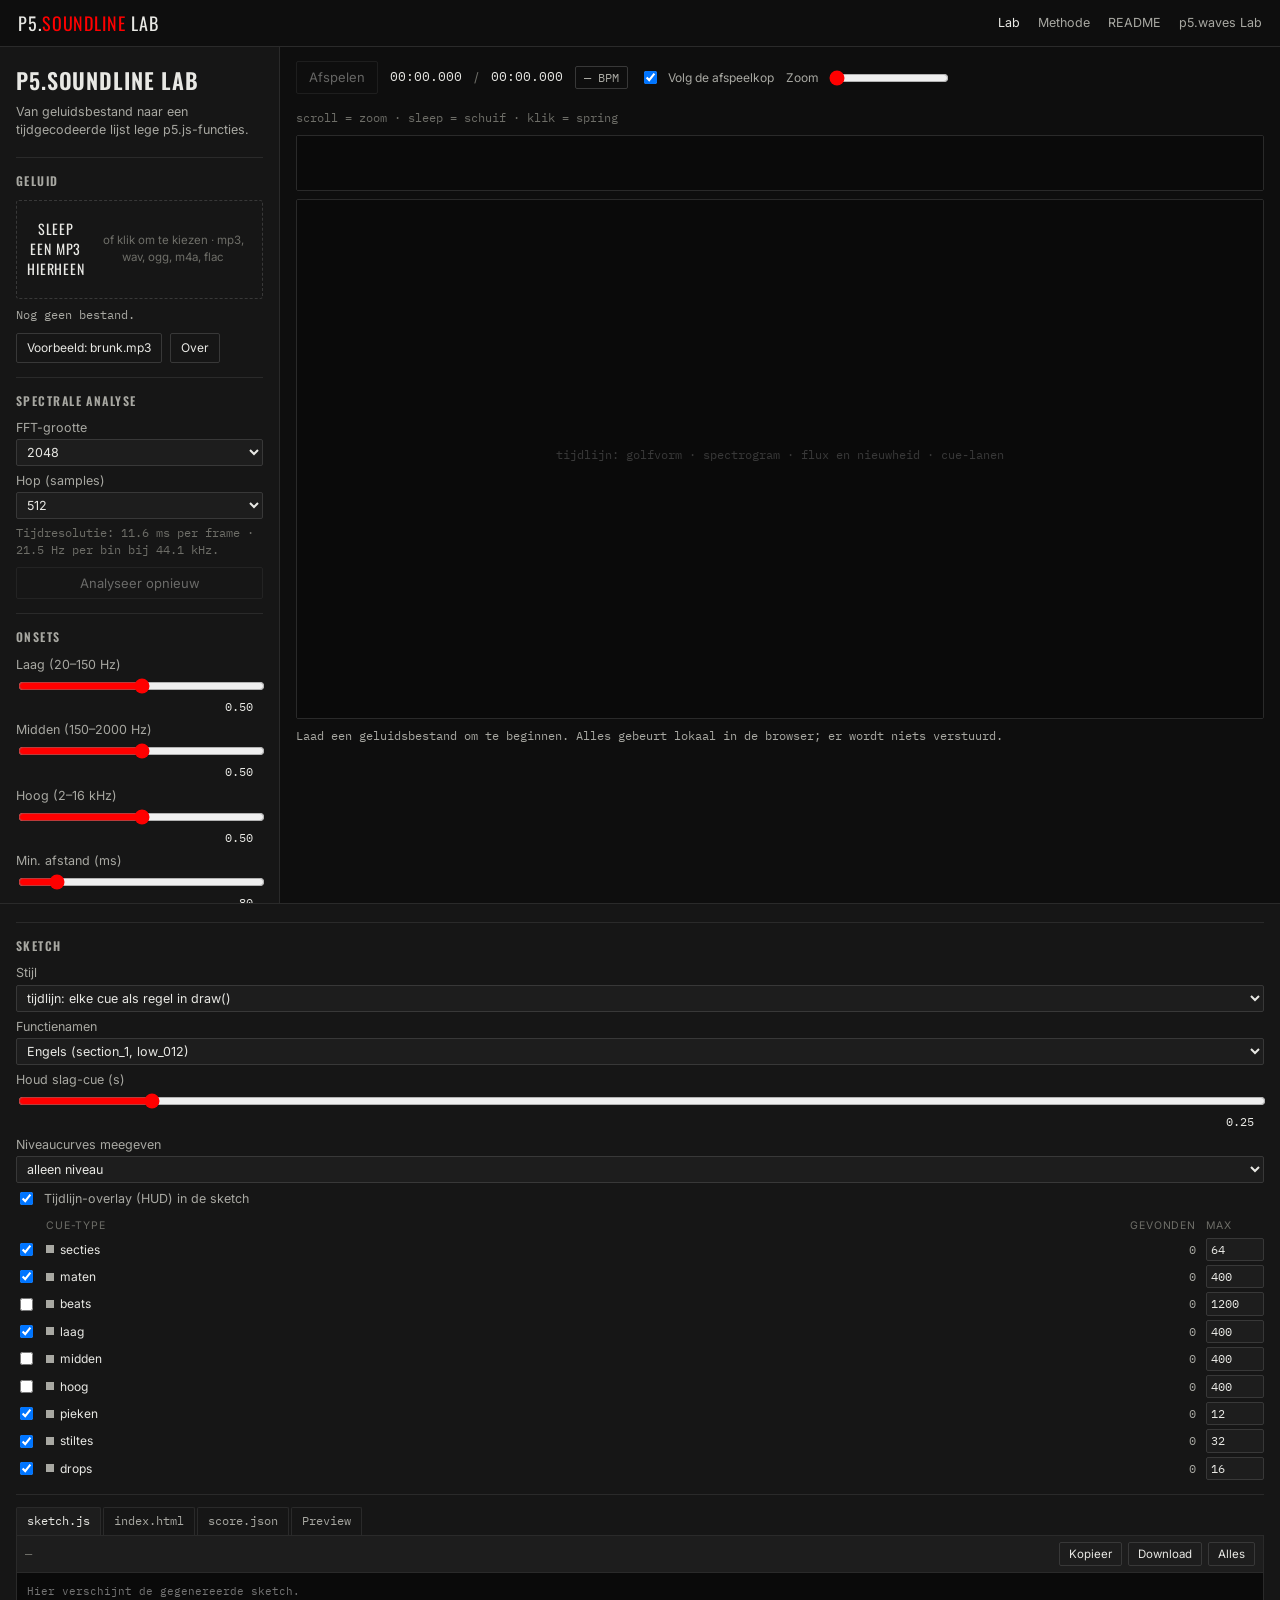
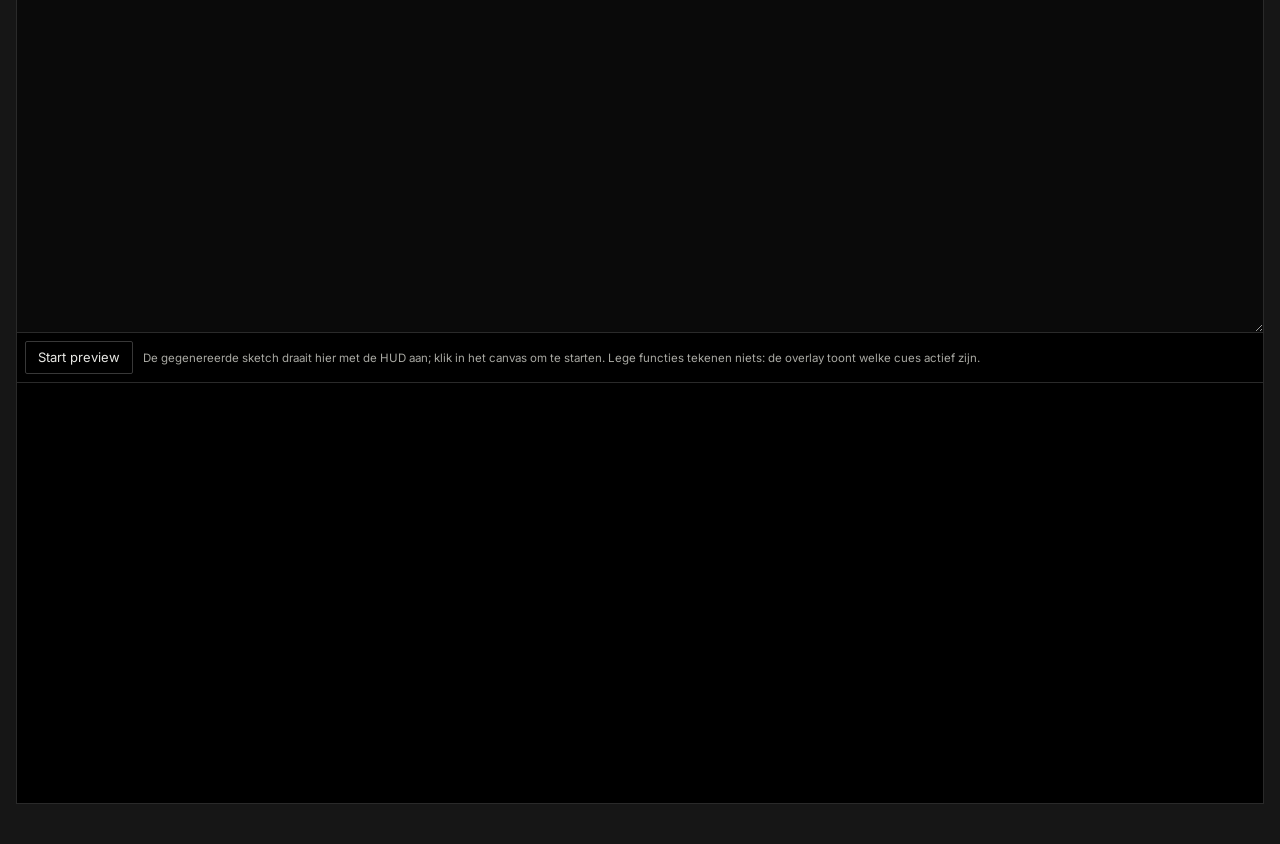
==== index.html @ be593573 "p5.soundline Lab: mp3 → tijdgecodeerde lege p5-functies in draw() Offline STFT met eigen FFT, onsets" ====
<!DOCTYPE html>
<html lang="nl">
<head>
  <meta charset="utf-8" />
  <meta name="viewport" content="width=device-width, initial-scale=1" />
  <title>p5.soundline Lab</title>
  <meta name="description" content="Laad een geluidsbestand, laat het lab de muziek ontleden met FFT (onsets, tempo, secties, pieken, stiltes) en krijg een p5.js-sketch met lege functies op de juiste tijdstippen in draw()." />
  <link rel="preconnect" href="https://fonts.googleapis.com" />
  <link rel="preconnect" href="https://fonts.gstatic.com" crossorigin />
  <link href="https://fonts.googleapis.com/css2?family=Oswald:wght@400;500;600;700&family=Inter:wght@400;500&family=IBM+Plex+Mono:wght@400;500&display=swap" rel="stylesheet" />
  <link rel="stylesheet" href="style.css?v=1" />
</head>
<body>
  <nav id="navbar" aria-label="Projectlinks">
    <div class="nav-logo"><a href="./">p5.<span>soundline</span> Lab</a></div>
    <ul class="nav-links">
      <li><a href="./" class="active">Lab</a></li>
      <li><a href="METHODE.md" target="_blank" rel="noopener">Methode</a></li>
      <li><a href="README.md" target="_blank" rel="noopener">README</a></li>
      <li><a href="https://seb-prjcts-be.github.io/p5.waves_lab/" target="_blank" rel="noopener">p5.waves Lab</a></li>
    </ul>
  </nav>

  <div class="page-shell">
    <!-- ───────────── Links: geluid en analyse ───────────── -->
    <aside class="control-panel control-panel-left">
      <div class="panel-title"><h1>p5.soundline Lab</h1><p class="lede">Van geluidsbestand naar een tijdgecodeerde lijst lege p5.js-functies.</p></div>

      <section class="control-group">
        <h2>Geluid</h2>
        <label id="dropzone" class="dropzone" for="file-input">
          <input id="file-input" type="file" accept="audio/*,.mp3,.wav,.ogg,.m4a,.flac" />
          <span class="drop-title">Sleep een mp3 hierheen</span>
          <span class="drop-sub">of klik om te kiezen · mp3, wav, ogg, m4a, flac</span>
        </label>
        <div class="file-meta" id="file-meta">Nog geen bestand.</div>
        <div class="scene-actions">
          <button id="load-example" type="button" class="badge-button" title="Laadt brunk.mp3 uit deze map">Voorbeeld: brunk.mp3</button>
          <button id="open-about" type="button" class="badge-button">Over</button>
        </div>
        <div class="progress" id="progress" hidden><div class="progress-bar" id="progress-bar"></div><span id="progress-text">decoderen…</span></div>
      </section>

      <section class="control-group">
        <h2>Spectrale analyse</h2>
        <label><span class="label-text">FFT-grootte</span>
          <select id="fft-size"><option>1024</option><option selected>2048</option><option>4096</option></select></label>
        <label><span class="label-text">Hop (samples)</span>
          <select id="hop"><option>256</option><option selected>512</option><option>1024</option></select></label>
        <div class="hint" id="stft-hint">Tijdresolutie: 11,6 ms per frame bij 44,1 kHz.</div>
        <button id="reanalyze" type="button" class="wide" disabled>Analyseer opnieuw</button>
      </section>

      <section class="control-group">
        <h2>Onsets</h2>
        <label><span class="label-text">Laag (20–150 Hz)</span><input id="sens-low" type="range" min="0" max="1" step="0.01" value="0.5" /><span class="value" data-for="sens-low">0.50</span></label>
        <label><span class="label-text">Midden (150–2000 Hz)</span><input id="sens-mid" type="range" min="0" max="1" step="0.01" value="0.5" /><span class="value" data-for="sens-mid">0.50</span></label>
        <label><span class="label-text">Hoog (2–16 kHz)</span><input id="sens-high" type="range" min="0" max="1" step="0.01" value="0.5" /><span class="value" data-for="sens-high">0.50</span></label>
        <label><span class="label-text">Min. afstand (ms)</span><input id="onset-gap" type="range" min="30" max="400" step="5" value="80" /><span class="value" data-for="onset-gap">80</span></label>
      </section>

      <section class="control-group">
        <h2>Tempo en beats</h2>
        <label><span class="label-text">BPM-bereik</span>
          <span class="pair"><input id="bpm-min" type="number" min="30" max="300" value="55" /> – <input id="bpm-max" type="number" min="30" max="300" value="210" /></span></label>
        <label><span class="label-text">Voorkeur (BPM)</span><input id="bpm-prior" type="range" min="60" max="180" step="1" value="120" /><span class="value" data-for="bpm-prior">120</span></label>
        <label><span class="label-text">Strakheid</span><input id="tightness" type="range" min="20" max="1000" step="10" value="300" /><span class="value" data-for="tightness">300</span></label>
        <label><span class="label-text">Maatsoort</span><select id="meter"><option value="4" selected>4/4</option><option value="3">3/4</option><option value="2">2/4</option></select></label>
        <div class="hint" id="tempo-hint">—</div>
      </section>

      <section class="control-group">
        <h2>Secties</h2>
        <label><span class="label-text">Kernel (s)</span><input id="section-kernel" type="range" min="3" max="24" step="1" value="10" /><span class="value" data-for="section-kernel">10</span></label>
        <label><span class="label-text">Min. lengte (s)</span><input id="section-min" type="range" min="2" max="30" step="1" value="6" /><span class="value" data-for="section-min">6</span></label>
        <label><span class="label-text">Gevoeligheid</span><input id="section-sens" type="range" min="0" max="1" step="0.01" value="0.5" /><span class="value" data-for="section-sens">0.50</span></label>
      </section>

      <section class="control-group">
        <h2>Pieken, stiltes, drops</h2>
        <label><span class="label-text">Aantal pieken</span><input id="peak-count" type="range" min="1" max="24" step="1" value="5" /><span class="value" data-for="peak-count">5</span></label>
        <label><span class="label-text">Stilte onder (dB t.o.v. max)</span><input id="silence-drop" type="range" min="20" max="70" step="1" value="45" /><span class="value" data-for="silence-drop">45</span></label>
        <label><span class="label-text">Drop vanaf (dB sprong)</span><input id="drop-db" type="range" min="3" max="20" step="0.5" value="8" /><span class="value" data-for="drop-db">8</span></label>
      </section>
    </aside>

    <!-- ───────────── Midden: tijdlijn ───────────── -->
    <main class="stage">
      <div class="transport">
        <button id="play" type="button" disabled>Afspelen</button>
        <span class="time" id="time">00:00.000</span>
        <span class="sep">/</span>
        <span class="time" id="duration">00:00.000</span>
        <span class="badge" id="bpm-badge">— BPM</span>
        <label class="inline"><input id="follow" type="checkbox" checked /><span>Volg de afspeelkop</span></label>
        <label class="inline"><span>Zoom</span><input id="zoom" type="range" min="0" max="6" step="0.01" value="0" /></label>
        <span class="hint" id="view-hint">scroll = zoom · sleep = schuif · klik = spring</span>
      </div>
      <canvas id="overview" height="56"></canvas>
      <canvas id="timeline" height="520"></canvas>
      <div class="tooltip" id="tooltip" hidden></div>
      <div class="stats" id="stats">Laad een geluidsbestand om te beginnen. Alles gebeurt lokaal in de browser; er wordt niets verstuurd.</div>
      <audio id="audio" preload="auto"></audio>
    </main>

    <!-- ───────────── Rechts: sketch ───────────── -->
    <aside class="control-panel control-panel-right">
      <section class="control-group">
        <h2>Sketch</h2>
        <label><span class="label-text">Stijl</span>
          <select id="gen-style"><option value="timeline" selected>tijdlijn: elke cue als regel in draw()</option><option value="compact">compact: cuelijst + lus</option></select></label>
        <label><span class="label-text">Functienamen</span>
          <select id="gen-names"><option value="en" selected>Engels (section_1, low_012)</option><option value="nl">Nederlands (sectie_1, laag_012)</option></select></label>
        <label><span class="label-text">Houd slag-cue (s)</span><input id="gen-hold" type="range" min="0.05" max="2" step="0.05" value="0.25" /><span class="value" data-for="gen-hold">0.25</span></label>
        <label><span class="label-text">Niveaucurves meegeven</span>
          <select id="gen-curves"><option value="level" selected>alleen niveau</option><option value="all">niveau + laag/midden/hoog + helderheid</option><option value="none">geen</option></select></label>
        <label class="inline"><input id="gen-hud" type="checkbox" checked /><span class="label-text">Tijdlijn-overlay (HUD) in de sketch</span></label>
        <div class="include-grid" id="include-grid">
          <!-- gevuld door app.js: één rij per cue-type met vinkje, telling en maximum -->
        </div>
      </section>

      <section class="editor-section">
        <div class="output-tabs" role="tablist">
          <button class="output-tab active" data-tab="sketch" role="tab">sketch.js</button>
          <button class="output-tab" data-tab="html" role="tab">index.html</button>
          <button class="output-tab" data-tab="json" role="tab">score.json</button>
          <button class="output-tab" data-tab="preview" role="tab">Preview</button>
        </div>
        <div class="editor-bar">
          <span id="output-meta" class="hint">—</span>
          <div class="editor-actions">
            <button id="copy-output" type="button">Kopieer</button>
            <button id="download-output" type="button">Download</button>
            <button id="download-all" type="button" title="sketch.js, index.html en score.json">Alles</button>
          </div>
        </div>
        <textarea id="output" class="output" readonly spellcheck="false" wrap="off" placeholder="Hier verschijnt de gegenereerde sketch."></textarea>
        <div id="preview-pane" class="preview-pane" hidden>
          <div class="preview-bar"><button id="preview-run" type="button">Start preview</button><span class="hint">De gegenereerde sketch draait hier met de HUD aan; klik in het canvas om te starten. Lege functies tekenen niets: de overlay toont welke cues actief zijn.</span></div>
          <iframe id="preview-frame" title="Preview van de gegenereerde sketch" sandbox="allow-scripts allow-same-origin"></iframe>
        </div>
      </section>
    </aside>
  </div>

  <div class="modal" id="about-modal" hidden>
    <div class="modal-backdrop" data-close></div>
    <div class="modal-card" role="dialog" aria-modal="true" aria-labelledby="about-title">
      <div class="modal-header"><h2 id="about-title">Over dit lab</h2><button class="modal-close" type="button" data-close aria-label="Sluiten">×</button></div>
      <div class="modal-body">
        <p>Het lab decodeert het bestand met de Web Audio API, mengt het naar mono en rekent een korte-tijd-Fourier-transformatie (STFT) uit over het hele nummer: één FFT per hop, met een Hann-venster. Dat is één keer rekenwerk; alle detectoren werken daarna op die frames en reageren meteen op de schuiven.</p>
        <ul>
          <li><b>Onsets</b> per band uit spectrale flux (half-golf gelijkgericht verschil van log-magnitudes), met adaptieve drempel en peak-picking.</li>
          <li><b>Tempo</b> via autocorrelatie van de onset-envelop met een log-normale voorkeur; <b>beats</b> via dynamisch programmeren (Ellis 2007), zodat het raster kleine tempodrift volgt.</li>
          <li><b>Maten</b>: de beatfase met de meeste lage energie wordt downbeat (4/4 aangenomen).</li>
          <li><b>Secties</b> uit een zelfgelijkenismatrix van log-bandspectra met dambord-kernel (Foote 2000); grenzen snappen naar de dichtstbijzijnde maatstreep.</li>
          <li><b>Pieken</b>, <b>stiltes</b> en <b>drops</b> uit de niveaucurve.</li>
        </ul>
        <p>De gegenereerde sketch bevat lege functies in tijdsvolgorde en roept ze vanuit <code>draw()</code> aan op de klok van het geluidsbestand. Zie <a href="METHODE.md" target="_blank" rel="noopener">METHODE.md</a> voor formules, keuzes en beperkingen.</p>
      </div>
    </div>
  </div>

  <script src="soundline-analysis.js?v=1"></script>
  <script src="soundline-codegen.js?v=1"></script>
  <script src="app.js?v=1"></script>
</body>
</html>
---- style.css ----
/* p5.soundline Lab — donker, monochroom, één rood. Oswald voor koppen, Inter voor UI, Plex Mono voor waarden en code. */
:root {
  --bg: #0e0e0e; --panel: #161616; --panel-2: #1d1d1d; --line: #2a2a2a; --line-2: #383838;
  --ink: #e8e8e4; --ink-2: #a8a8a2; --ink-3: #6e6e68; --red: #ff0000; --red-soft: #ff3b3b;
  --mono: 'IBM Plex Mono', Consolas, monospace; --sans: 'Inter', 'Helvetica Neue', sans-serif; --head: 'Oswald', 'Big Shoulders Text', sans-serif;
}
* { box-sizing: border-box; }
html, body { margin: 0; background: var(--bg); color: var(--ink); font: 13px/1.45 var(--sans); }
a { color: var(--ink); } a:hover { color: var(--red-soft); }
button, select, input, textarea { font: inherit; color: inherit; }
button { background: transparent; border: 1px solid var(--line-2); color: var(--ink); padding: 6px 12px; cursor: pointer; border-radius: 2px; }
button:hover:not(:disabled) { border-color: var(--red); color: #fff; }
button:disabled { opacity: .4; cursor: default; }
button.wide { width: 100%; margin-top: 8px; }
select, input[type=number] { background: var(--panel-2); border: 1px solid var(--line-2); padding: 4px 6px; border-radius: 2px; max-width: 100%; }
input[type=number] { width: 64px; font-family: var(--mono); font-size: 12px; }
input[type=range] { width: 100%; accent-color: var(--red); }
h1, h2, h3 { font-family: var(--head); font-weight: 600; text-transform: uppercase; letter-spacing: .04em; margin: 0; }
h1 { font-size: 22px; } h1 + .lede { color: var(--ink-2); margin: 6px 0 0; font-size: 12.5px; }
h2 { font-size: 12px; color: var(--ink-2); letter-spacing: .12em; margin-bottom: 10px; }

/* Navigatie */
#navbar { display: flex; align-items: center; justify-content: space-between; padding: 10px 18px; border-bottom: 1px solid var(--line); }
.nav-logo a { font-family: var(--head); font-size: 18px; text-decoration: none; text-transform: uppercase; letter-spacing: .05em; }
.nav-logo span { color: var(--red); }
.nav-links { list-style: none; display: flex; gap: 18px; margin: 0; padding: 0; }
.nav-links a { text-decoration: none; color: var(--ink-2); font-size: 12.5px; } .nav-links a.active, .nav-links a:hover { color: var(--ink); }

/* Raster */
.page-shell { display: grid; grid-template-columns: 300px minmax(0, 1fr) 440px; gap: 0; min-height: calc(100vh - 44px); }
.control-panel { background: var(--panel); padding: 18px 16px 40px; overflow-y: auto; max-height: calc(100vh - 44px); }
.control-panel-left { border-right: 1px solid var(--line); }
.control-panel-right { border-left: 1px solid var(--line); display: flex; flex-direction: column; }
.panel-title { margin-bottom: 18px; }
.control-group { padding: 14px 0; border-top: 1px solid var(--line); }
.control-group label { display: grid; grid-template-columns: 1fr auto; align-items: center; gap: 2px 10px; margin: 6px 0; font-size: 12.5px; }
.control-group label input[type=range] { grid-column: 1 / -1; }
.control-group label select, .control-group label .pair { grid-column: 1 / -1; }
.label-text { color: var(--ink-2); }
.value { font-family: var(--mono); font-size: 12px; color: var(--ink); min-width: 36px; text-align: right; }
label.inline { display: flex; align-items: center; gap: 8px; }
.pair { display: flex; align-items: center; gap: 6px; font-family: var(--mono); }
.hint { color: var(--ink-3); font-size: 11.5px; font-family: var(--mono); margin-top: 4px; }
.scene-actions { display: flex; gap: 8px; margin: 10px 0 0; flex-wrap: wrap; }
.badge-button { font-size: 12px; padding: 5px 10px; }

/* Dropzone */
.dropzone { display: flex; flex-direction: column; align-items: center; justify-content: center; gap: 4px; border: 1px dashed var(--line-2); padding: 18px 10px; border-radius: 3px; cursor: pointer; text-align: center; transition: border-color .15s, background .15s; }
.dropzone:hover, .dropzone.over { border-color: var(--red); background: #1a1414; }
.dropzone input { position: absolute; opacity: 0; width: 1px; height: 1px; }
.drop-title { font-family: var(--head); text-transform: uppercase; letter-spacing: .06em; font-size: 14px; }
.drop-sub { color: var(--ink-3); font-size: 11.5px; }
.file-meta { font-family: var(--mono); font-size: 11.5px; color: var(--ink-2); margin-top: 8px; word-break: break-all; }
.progress { margin-top: 10px; position: relative; height: 18px; background: var(--panel-2); border-radius: 2px; overflow: hidden; }
.progress-bar { position: absolute; inset: 0 auto 0 0; width: 0; background: var(--red); opacity: .8; transition: width .1s; }
.progress span { position: relative; font-family: var(--mono); font-size: 11px; line-height: 18px; padding-left: 8px; }

/* Midden */
.stage { display: flex; flex-direction: column; padding: 14px 16px; gap: 8px; min-width: 0; }
.transport { display: flex; align-items: center; gap: 12px; flex-wrap: wrap; }
.transport .time { font-family: var(--mono); font-size: 13px; }
.transport .sep { color: var(--ink-3); }
.transport .badge { font-family: var(--mono); font-size: 12px; border: 1px solid var(--line-2); padding: 2px 8px; border-radius: 2px; color: var(--ink-2); }
.transport label.inline { font-size: 12px; color: var(--ink-2); }
.transport input[type=range] { width: 120px; }
#overview, #timeline { width: 100%; display: block; background: #0a0a0a; border: 1px solid var(--line); border-radius: 2px; cursor: crosshair; }
#overview { height: 56px; }
#timeline { height: 520px; }
.tooltip { position: fixed; pointer-events: none; background: #000; border: 1px solid var(--line-2); padding: 6px 8px; font-family: var(--mono); font-size: 11px; color: var(--ink); z-index: 10; white-space: pre; max-width: 320px; }
.stats { font-family: var(--mono); font-size: 11.5px; color: var(--ink-2); white-space: pre-wrap; line-height: 1.6; }
.stats b { color: var(--ink); font-weight: 500; }

/* Rechts: generator */
.include-grid { display: grid; grid-template-columns: auto 1fr auto auto; gap: 4px 10px; align-items: center; margin-top: 10px; font-size: 12px; }
.include-grid .head { color: var(--ink-3); font-size: 10.5px; text-transform: uppercase; letter-spacing: .08em; }
.include-grid .count { font-family: var(--mono); color: var(--ink-2); text-align: right; }
.include-grid input[type=number] { width: 58px; padding: 2px 4px; }
.include-grid .lane-name { display: flex; align-items: center; gap: 6px; }
.include-grid .lane-name i { display: inline-block; width: 8px; height: 8px; background: var(--ink-2); }
.editor-section { display: flex; flex-direction: column; flex: 1; min-height: 420px; border-top: 1px solid var(--line); padding-top: 12px; }
.output-tabs { display: flex; gap: 2px; }
.output-tab { border: 1px solid var(--line); border-bottom: none; border-radius: 2px 2px 0 0; padding: 5px 10px; font-family: var(--mono); font-size: 11.5px; color: var(--ink-2); }
.output-tab.active { background: var(--panel-2); color: var(--ink); }
.editor-bar { display: flex; justify-content: space-between; align-items: center; gap: 8px; background: var(--panel-2); border: 1px solid var(--line); padding: 6px 8px; }
.editor-bar .hint { margin: 0; }
.editor-actions { display: flex; gap: 6px; } .editor-actions button { padding: 3px 9px; font-size: 11.5px; }
.output { flex: 1; width: 100%; min-height: 360px; background: #0a0a0a; border: 1px solid var(--line); border-top: none; color: var(--ink); font-family: var(--mono); font-size: 11px; line-height: 1.5; padding: 10px; resize: vertical; tab-size: 2; }
.preview-pane { flex: 1; display: flex; flex-direction: column; border: 1px solid var(--line); border-top: none; background: #000; }
.preview-bar { display: flex; gap: 10px; align-items: center; padding: 8px; border-bottom: 1px solid var(--line); }
.preview-bar .hint { margin: 0; font-family: var(--sans); color: var(--ink-2); }
#preview-frame { flex: 1; width: 100%; min-height: 420px; border: 0; background: #000; }

/* Modal */
.modal { position: fixed; inset: 0; z-index: 20; display: flex; align-items: center; justify-content: center; }
.modal[hidden] { display: none; }
.modal-backdrop { position: absolute; inset: 0; background: rgba(0,0,0,.7); }
.modal-card { position: relative; background: var(--panel); border: 1px solid var(--line-2); width: min(680px, 92vw); max-height: 86vh; overflow: auto; padding: 20px 24px; }
.modal-header { display: flex; justify-content: space-between; align-items: center; margin-bottom: 10px; }
.modal-header h2 { font-size: 18px; color: var(--ink); }
.modal-close { border: none; font-size: 22px; line-height: 1; padding: 0 6px; }
.modal-body p, .modal-body li { font-size: 13.5px; line-height: 1.6; }
.modal-body code { font-family: var(--mono); background: var(--panel-2); padding: 1px 4px; }

@media (max-width: 1280px) { .page-shell { grid-template-columns: 280px minmax(0, 1fr); } .control-panel-right { grid-column: 1 / -1; border-left: none; border-top: 1px solid var(--line); max-height: none; } }
@media (max-width: 860px) { .page-shell { grid-template-columns: 1fr; } .control-panel { max-height: none; } .control-panel-left { border-right: none; border-bottom: 1px solid var(--line); } }
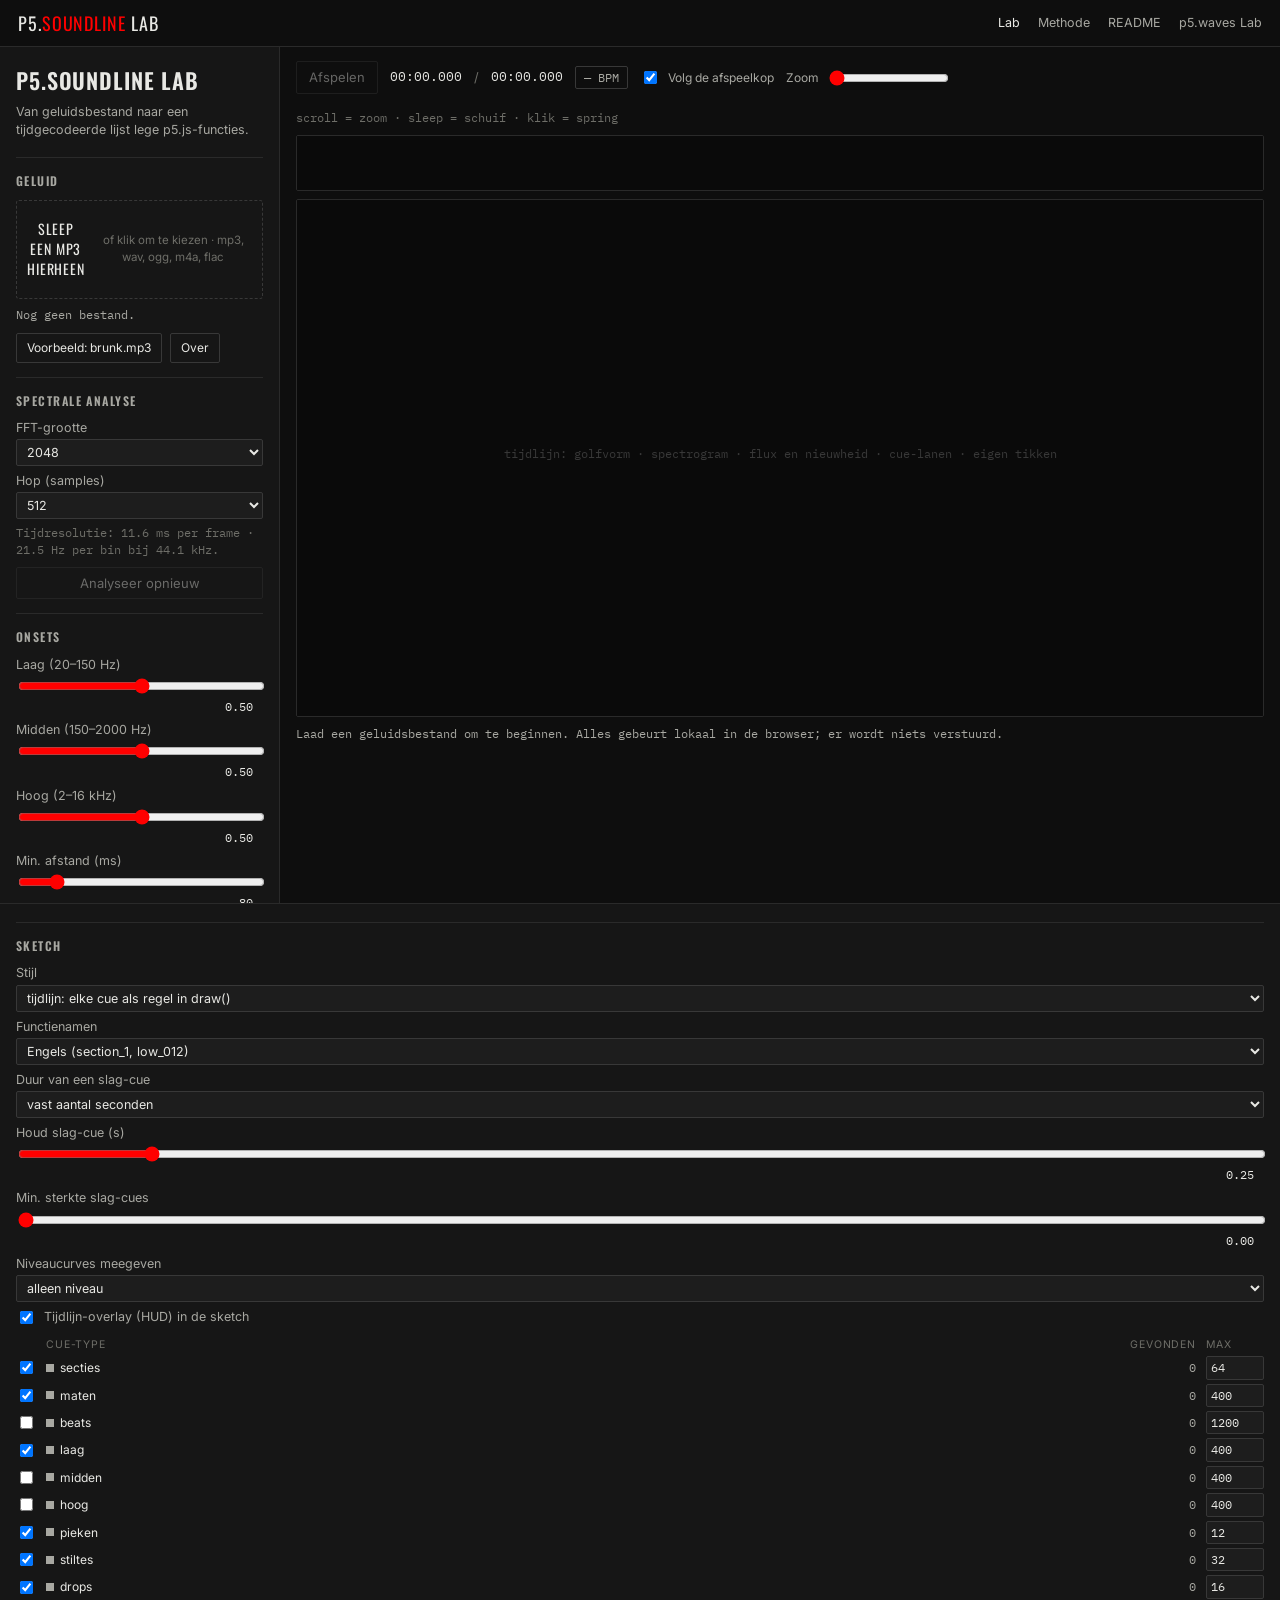
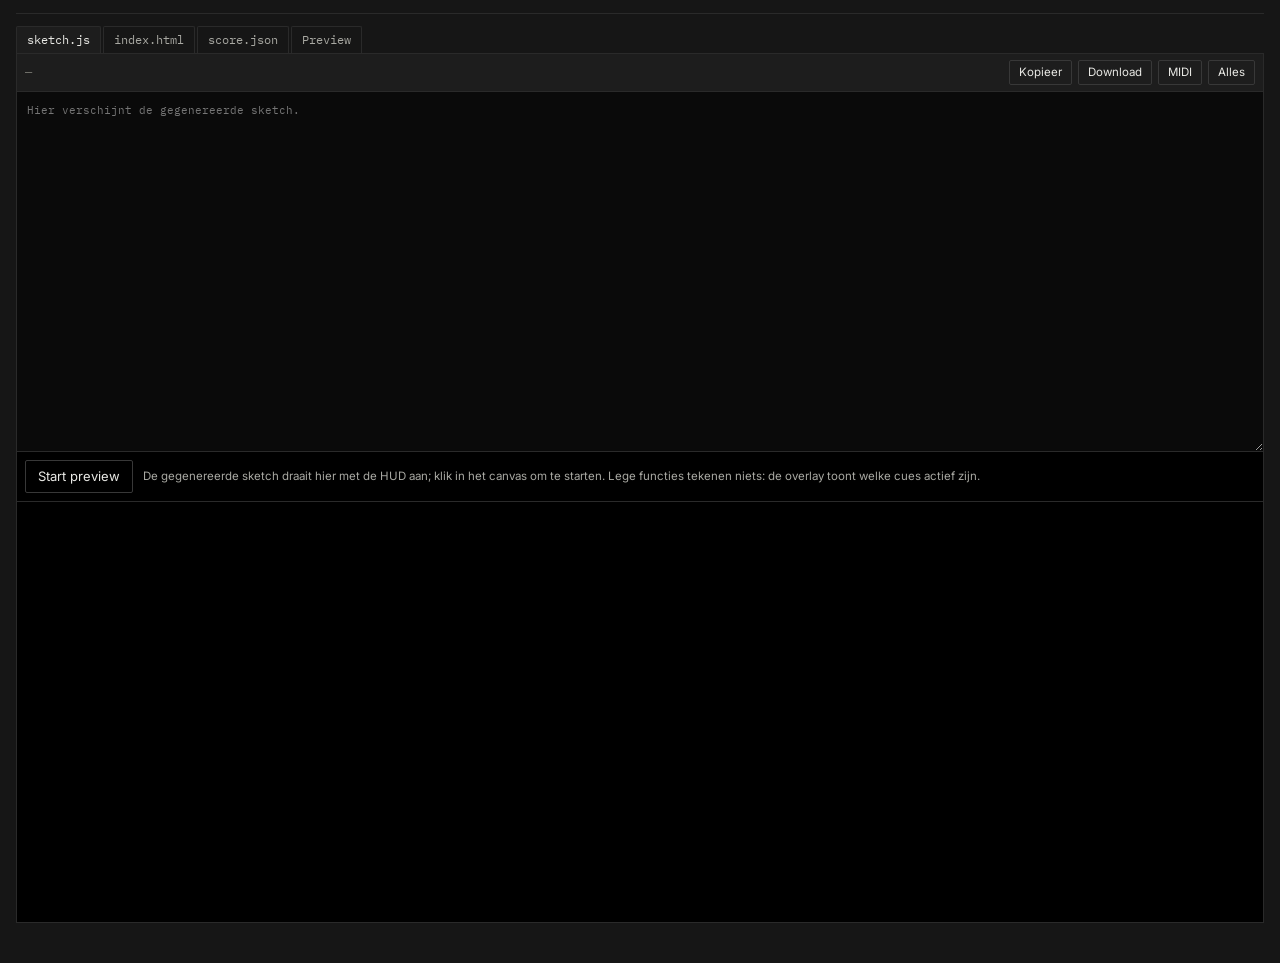
==== commit 82cdbf87: "Octaafcontrole, A/B/A-letters, tiksysteem op gehoor, duur per lane, sterktefilter, MIDI - analyse: s" ====
--- a/index.html
+++ b/index.html
@@ -8,7 +8,7 @@
   <link rel="preconnect" href="https://fonts.googleapis.com" />
   <link rel="preconnect" href="https://fonts.gstatic.com" crossorigin />
   <link href="https://fonts.googleapis.com/css2?family=Oswald:wght@400;500;600;700&family=Inter:wght@400;500&family=IBM+Plex+Mono:wght@400;500&display=swap" rel="stylesheet" />
-  <link rel="stylesheet" href="style.css?v=1" />
+  <link rel="stylesheet" href="style.css?v=2" />
 </head>
 <body>
   <nav id="navbar" aria-label="Projectlinks">
@@ -65,6 +65,7 @@
           <span class="pair"><input id="bpm-min" type="number" min="30" max="300" value="55" /> – <input id="bpm-max" type="number" min="30" max="300" value="210" /></span></label>
         <label><span class="label-text">Voorkeur (BPM)</span><input id="bpm-prior" type="range" min="60" max="180" step="1" value="120" /><span class="value" data-for="bpm-prior">120</span></label>
         <label><span class="label-text">Strakheid</span><input id="tightness" type="range" min="20" max="1000" step="10" value="300" /><span class="value" data-for="tightness">300</span></label>
+        <label><span class="label-text">Octaaf</span><select id="tempo-octave"><option value="auto" selected>automatisch (salience/alternatie)</option><option value="half">× ½ (half tempo)</option><option value="base">× 1 (schatting houden)</option><option value="double">× 2 (dubbel tempo)</option></select></label>
         <label><span class="label-text">Maatsoort</span><select id="meter"><option value="4" selected>4/4</option><option value="3">3/4</option><option value="2">2/4</option></select></label>
         <div class="hint" id="tempo-hint">—</div>
       </section>
@@ -81,6 +82,22 @@
         <label><span class="label-text">Aantal pieken</span><input id="peak-count" type="range" min="1" max="24" step="1" value="5" /><span class="value" data-for="peak-count">5</span></label>
         <label><span class="label-text">Stilte onder (dB t.o.v. max)</span><input id="silence-drop" type="range" min="20" max="70" step="1" value="45" /><span class="value" data-for="silence-drop">45</span></label>
         <label><span class="label-text">Drop vanaf (dB sprong)</span><input id="drop-db" type="range" min="3" max="20" step="0.5" value="8" /><span class="value" data-for="drop-db">8</span></label>
+      </section>
+
+      <section class="control-group tap-group">
+        <h2>Tikken op gehoor</h2>
+        <p class="hint tap-help">Speel af en druk een <b>letter of cijfer</b>: elke toets is een eigen lane. Kort tikken = slag-cue, vasthouden = duur-cue. <b>Backspace</b> haalt de laatste tik weg. Eigen lanes gaan als gewone cues mee in de sketch, rood in de tijdlijn.</p>
+        <label><span class="label-text">Reactiecorrectie (ms)</span><input id="tap-latency" type="range" min="0" max="300" step="5" value="0" /><span class="value" data-for="tap-latency">0</span></label>
+        <div class="scene-actions"><button id="tap-calibrate" type="button" class="badge-button" title="Acht klikken op 120 BPM; tik mee met een letter. De mediaan wordt de correctie.">Kalibreer met metronoom</button><span class="hint" id="tap-calib-result"></span></div>
+        <label><span class="label-text">Snap naar</span><select id="tap-snap"><option value="none" selected>niets (zoals getikt)</option><option value="onset">dichtstbijzijnde onset</option><option value="beat">dichtstbijzijnde beat</option></select></label>
+        <label><span class="label-text">Snap-tolerantie (ms)</span><input id="tap-snap-tol" type="range" min="10" max="200" step="5" value="60" /><span class="value" data-for="tap-snap-tol">60</span></label>
+        <div id="tap-lanes" class="tap-lanes"></div>
+        <div class="scene-actions"><button id="tap-undo" type="button" class="badge-button">Laatste tik weg</button><button id="tap-clear" type="button" class="badge-button">Alles wissen</button></div>
+      </section>
+
+      <section class="control-group">
+        <button id="reset-settings" type="button" class="wide" title="Alle schuiven en keuzes terug naar de standaardwaarden; eigen tikken blijven staan">Standaardwaarden</button>
+        <div class="hint">Instellingen en eigen tikken worden in deze browser bewaard (localStorage), per bestand.</div>
       </section>
     </aside>
 
@@ -111,7 +128,10 @@
           <select id="gen-style"><option value="timeline" selected>tijdlijn: elke cue als regel in draw()</option><option value="compact">compact: cuelijst + lus</option></select></label>
         <label><span class="label-text">Functienamen</span>
           <select id="gen-names"><option value="en" selected>Engels (section_1, low_012)</option><option value="nl">Nederlands (sectie_1, laag_012)</option></select></label>
+        <label><span class="label-text">Duur van een slag-cue</span>
+          <select id="gen-hold-mode"><option value="fixed" selected>vast aantal seconden</option><option value="untilNext">tot de volgende cue in dezelfde lane (max 4 s)</option></select></label>
         <label><span class="label-text">Houd slag-cue (s)</span><input id="gen-hold" type="range" min="0.05" max="2" step="0.05" value="0.25" /><span class="value" data-for="gen-hold">0.25</span></label>
+        <label><span class="label-text">Min. sterkte slag-cues</span><input id="gen-min-strength" type="range" min="0" max="1" step="0.01" value="0" /><span class="value" data-for="gen-min-strength">0.00</span></label>
         <label><span class="label-text">Niveaucurves meegeven</span>
           <select id="gen-curves"><option value="level" selected>alleen niveau</option><option value="all">niveau + laag/midden/hoog + helderheid</option><option value="none">geen</option></select></label>
         <label class="inline"><input id="gen-hud" type="checkbox" checked /><span class="label-text">Tijdlijn-overlay (HUD) in de sketch</span></label>
@@ -132,13 +152,14 @@
           <div class="editor-actions">
             <button id="copy-output" type="button">Kopieer</button>
             <button id="download-output" type="button">Download</button>
-            <button id="download-all" type="button" title="sketch.js, index.html en score.json">Alles</button>
+            <button id="download-midi" type="button" title="Alle gekozen cues als MIDI-noten (slagwerk op kanaal 10, secties en eigen lanes op kanaal 1)">MIDI</button>
+            <button id="download-all" type="button" title="sketch.js, index.html, score.json en MIDI">Alles</button>
           </div>
         </div>
         <textarea id="output" class="output" readonly spellcheck="false" wrap="off" placeholder="Hier verschijnt de gegenereerde sketch."></textarea>
         <div id="preview-pane" class="preview-pane" hidden>
           <div class="preview-bar"><button id="preview-run" type="button">Start preview</button><span class="hint">De gegenereerde sketch draait hier met de HUD aan; klik in het canvas om te starten. Lege functies tekenen niets: de overlay toont welke cues actief zijn.</span></div>
-          <iframe id="preview-frame" title="Preview van de gegenereerde sketch" sandbox="allow-scripts allow-same-origin"></iframe>
+          <iframe id="preview-frame" title="Preview van de gegenereerde sketch"></iframe>
         </div>
       </section>
     </aside>
@@ -156,14 +177,15 @@
           <li><b>Maten</b>: de beatfase met de meeste lage energie wordt downbeat (4/4 aangenomen).</li>
           <li><b>Secties</b> uit een zelfgelijkenismatrix van log-bandspectra met dambord-kernel (Foote 2000); grenzen snappen naar de dichtstbijzijnde maatstreep.</li>
           <li><b>Pieken</b>, <b>stiltes</b> en <b>drops</b> uit de niveaucurve.</li>
+          <li><b>Eigen tikken</b>: tijdens het afspelen een toets indrukken zet een cue in een eigen lane, met reactiecorrectie (kalibreerbaar met een metronoom) en optioneel snappen naar de dichtstbijzijnde onset of beat. Het oor van de maker telt even zwaar als de analyse.</li>
         </ul>
         <p>De gegenereerde sketch bevat lege functies in tijdsvolgorde en roept ze vanuit <code>draw()</code> aan op de klok van het geluidsbestand. Zie <a href="METHODE.md" target="_blank" rel="noopener">METHODE.md</a> voor formules, keuzes en beperkingen.</p>
       </div>
     </div>
   </div>
 
-  <script src="soundline-analysis.js?v=1"></script>
-  <script src="soundline-codegen.js?v=1"></script>
-  <script src="app.js?v=1"></script>
+  <script src="soundline-analysis.js?v=2"></script>
+  <script src="soundline-codegen.js?v=2"></script>
+  <script src="app.js?v=2"></script>
 </body>
 </html>
--- a/style.css
+++ b/style.css
@@ -90,6 +90,18 @@
 .preview-bar .hint { margin: 0; font-family: var(--sans); color: var(--ink-2); }
 #preview-frame { flex: 1; width: 100%; min-height: 420px; border: 0; background: #000; }
 
+/* Tikken */
+.tap-help { font-family: var(--sans); color: var(--ink-2); line-height: 1.5; margin: 0 0 8px; }
+.tap-help b { color: var(--ink); font-weight: 500; }
+.tap-lanes { display: flex; flex-direction: column; gap: 4px; margin: 8px 0; }
+.tap-lane { display: grid; grid-template-columns: 26px 1fr auto auto; gap: 8px; align-items: center; }
+.tap-lane .key { display: inline-block; width: 24px; height: 22px; line-height: 22px; text-align: center; font-family: var(--mono); font-size: 12px; background: var(--red); color: #fff; border-radius: 2px; text-transform: uppercase; }
+.tap-lane input[type=text] { background: var(--panel-2); border: 1px solid var(--line-2); padding: 3px 6px; font-family: var(--mono); font-size: 12px; min-width: 0; }
+.tap-lane .count { font-family: var(--mono); font-size: 12px; color: var(--ink-2); }
+.tap-lane button { padding: 2px 8px; font-size: 11.5px; }
+.include-grid .lane-name.own i { background: var(--red); }
+#tap-calib-result { margin: 0; align-self: center; }
+
 /* Modal */
 .modal { position: fixed; inset: 0; z-index: 20; display: flex; align-items: center; justify-content: center; }
 .modal[hidden] { display: none; }
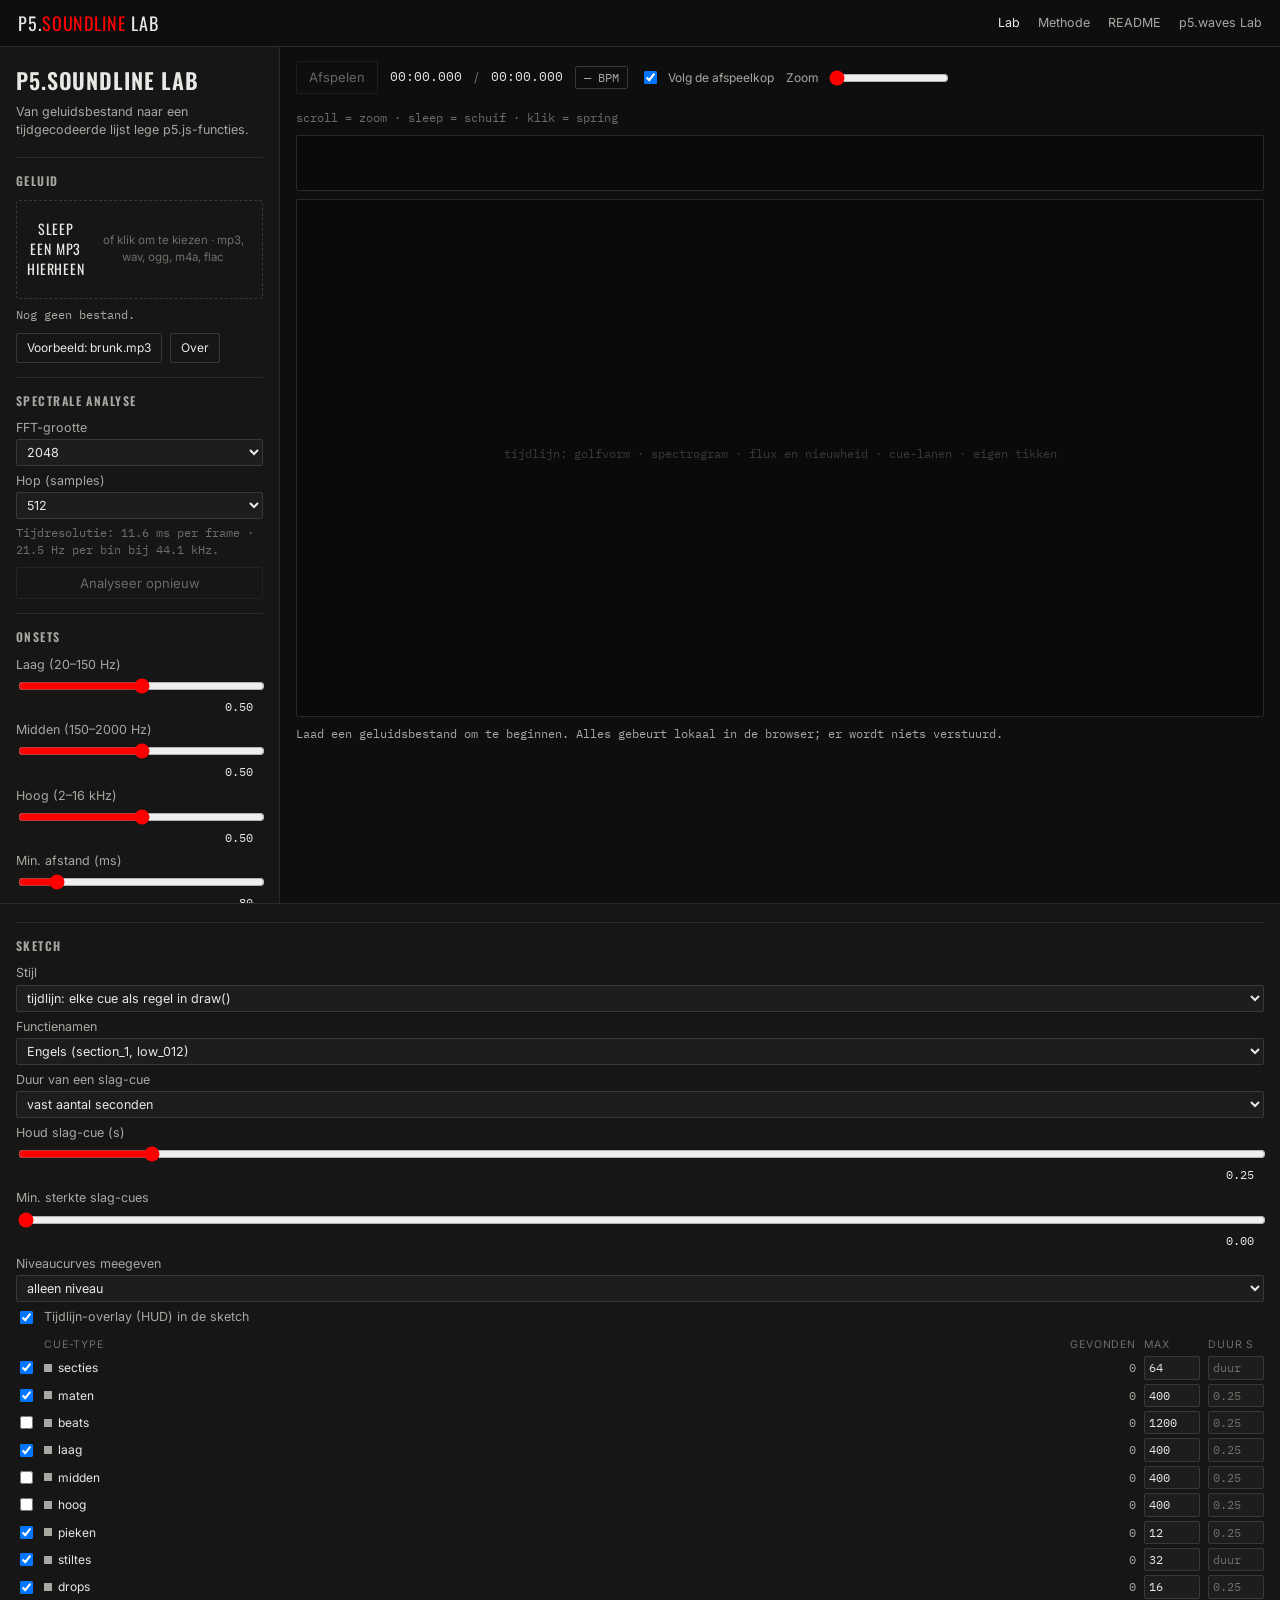
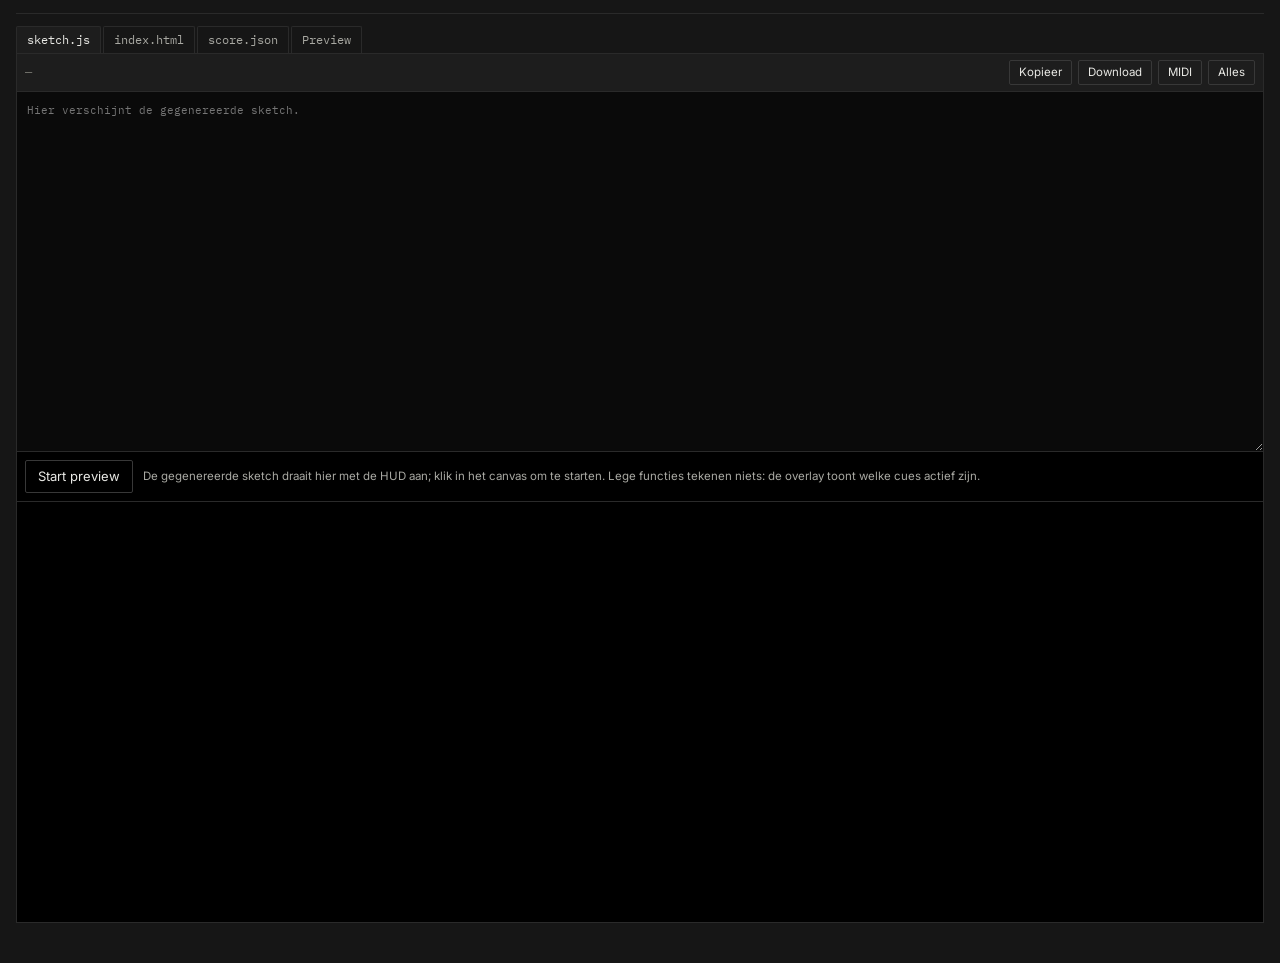
==== commit 023beb70: "Tiksysteem: verslepen, tweede ronde met spreiding, duur per cue-type - soundline-taps.js: pure tikmo" ====
--- a/index.html
+++ b/index.html
@@ -8,7 +8,7 @@
   <link rel="preconnect" href="https://fonts.googleapis.com" />
   <link rel="preconnect" href="https://fonts.gstatic.com" crossorigin />
   <link href="https://fonts.googleapis.com/css2?family=Oswald:wght@400;500;600;700&family=Inter:wght@400;500&family=IBM+Plex+Mono:wght@400;500&display=swap" rel="stylesheet" />
-  <link rel="stylesheet" href="style.css?v=2" />
+  <link rel="stylesheet" href="style.css?v=3" />
 </head>
 <body>
   <nav id="navbar" aria-label="Projectlinks">
@@ -86,12 +86,16 @@
 
       <section class="control-group tap-group">
         <h2>Tikken op gehoor</h2>
-        <p class="hint tap-help">Speel af en druk een <b>letter of cijfer</b>: elke toets is een eigen lane. Kort tikken = slag-cue, vasthouden = duur-cue. <b>Backspace</b> haalt de laatste tik weg. Eigen lanes gaan als gewone cues mee in de sketch, rood in de tijdlijn.</p>
+        <p class="hint tap-help">Speel af en druk een <b>letter of cijfer</b>: elke toets is een eigen lane. Kort tikken = slag-cue, vasthouden = duur-cue. <b>Backspace</b> haalt de laatste tik weg. In de tijdlijn: <b>klik</b> selecteert een tik, <b>slepen</b> verplaatst hem, de rechterrand van een duur-cue rekt. Eigen lanes gaan als gewone cues mee in de sketch, rood in de tijdlijn.</p>
         <label><span class="label-text">Reactiecorrectie (ms)</span><input id="tap-latency" type="range" min="0" max="300" step="5" value="0" /><span class="value" data-for="tap-latency">0</span></label>
         <div class="scene-actions"><button id="tap-calibrate" type="button" class="badge-button" title="Acht klikken op 120 BPM; tik mee met een letter. De mediaan wordt de correctie.">Kalibreer met metronoom</button><span class="hint" id="tap-calib-result"></span></div>
+        <label><span class="label-text">Ronde</span><select id="tap-round"><option value="new" selected>eerste ronde: elke tik is nieuw</option><option value="merge">volgende ronde: samenvoegen met een bestaande tik</option></select></label>
+        <label><span class="label-text">Samenvoegvenster (ms)</span><input id="tap-merge" type="range" min="50" max="400" step="10" value="150" /><span class="value" data-for="tap-merge">150</span></label>
+        <div class="hint" id="tap-round-result">Tik dezelfde passage nog eens in de volgende ronde: elke tik krijgt meerdere takes, het gemiddelde telt en de spreiding laat zien hoe zeker je was.</div>
         <label><span class="label-text">Snap naar</span><select id="tap-snap"><option value="none" selected>niets (zoals getikt)</option><option value="onset">dichtstbijzijnde onset</option><option value="beat">dichtstbijzijnde beat</option></select></label>
         <label><span class="label-text">Snap-tolerantie (ms)</span><input id="tap-snap-tol" type="range" min="10" max="200" step="5" value="60" /><span class="value" data-for="tap-snap-tol">60</span></label>
         <div id="tap-lanes" class="tap-lanes"></div>
+        <div class="hint tap-selected" id="tap-selected" hidden></div>
         <div class="scene-actions"><button id="tap-undo" type="button" class="badge-button">Laatste tik weg</button><button id="tap-clear" type="button" class="badge-button">Alles wissen</button></div>
       </section>
 
@@ -184,8 +188,9 @@
     </div>
   </div>
 
-  <script src="soundline-analysis.js?v=2"></script>
-  <script src="soundline-codegen.js?v=2"></script>
-  <script src="app.js?v=2"></script>
+  <script src="soundline-analysis.js?v=3"></script>
+  <script src="soundline-taps.js?v=1"></script>
+  <script src="soundline-codegen.js?v=3"></script>
+  <script src="app.js?v=5"></script>
 </body>
 </html>
--- a/style.css
+++ b/style.css
@@ -71,10 +71,11 @@
 .stats b { color: var(--ink); font-weight: 500; }
 
 /* Rechts: generator */
-.include-grid { display: grid; grid-template-columns: auto 1fr auto auto; gap: 4px 10px; align-items: center; margin-top: 10px; font-size: 12px; }
+.include-grid { display: grid; grid-template-columns: auto 1fr auto auto auto; gap: 4px 8px; align-items: center; margin-top: 10px; font-size: 12px; }
 .include-grid .head { color: var(--ink-3); font-size: 10.5px; text-transform: uppercase; letter-spacing: .08em; }
 .include-grid .count { font-family: var(--mono); color: var(--ink-2); text-align: right; }
-.include-grid input[type=number] { width: 58px; padding: 2px 4px; }
+.include-grid input[type=number] { width: 56px; padding: 2px 4px; }
+.include-grid input[type=number]::placeholder { color: var(--ink-3); }
 .include-grid .lane-name { display: flex; align-items: center; gap: 6px; }
 .include-grid .lane-name i { display: inline-block; width: 8px; height: 8px; background: var(--ink-2); }
 .editor-section { display: flex; flex-direction: column; flex: 1; min-height: 420px; border-top: 1px solid var(--line); padding-top: 12px; }
@@ -101,6 +102,7 @@
 .tap-lane button { padding: 2px 8px; font-size: 11.5px; }
 .include-grid .lane-name.own i { background: var(--red); }
 #tap-calib-result { margin: 0; align-self: center; }
+.tap-selected { border-left: 2px solid var(--red); padding-left: 8px; font-family: var(--sans); color: var(--ink-2); line-height: 1.5; }
 
 /* Modal */
 .modal { position: fixed; inset: 0; z-index: 20; display: flex; align-items: center; justify-content: center; }
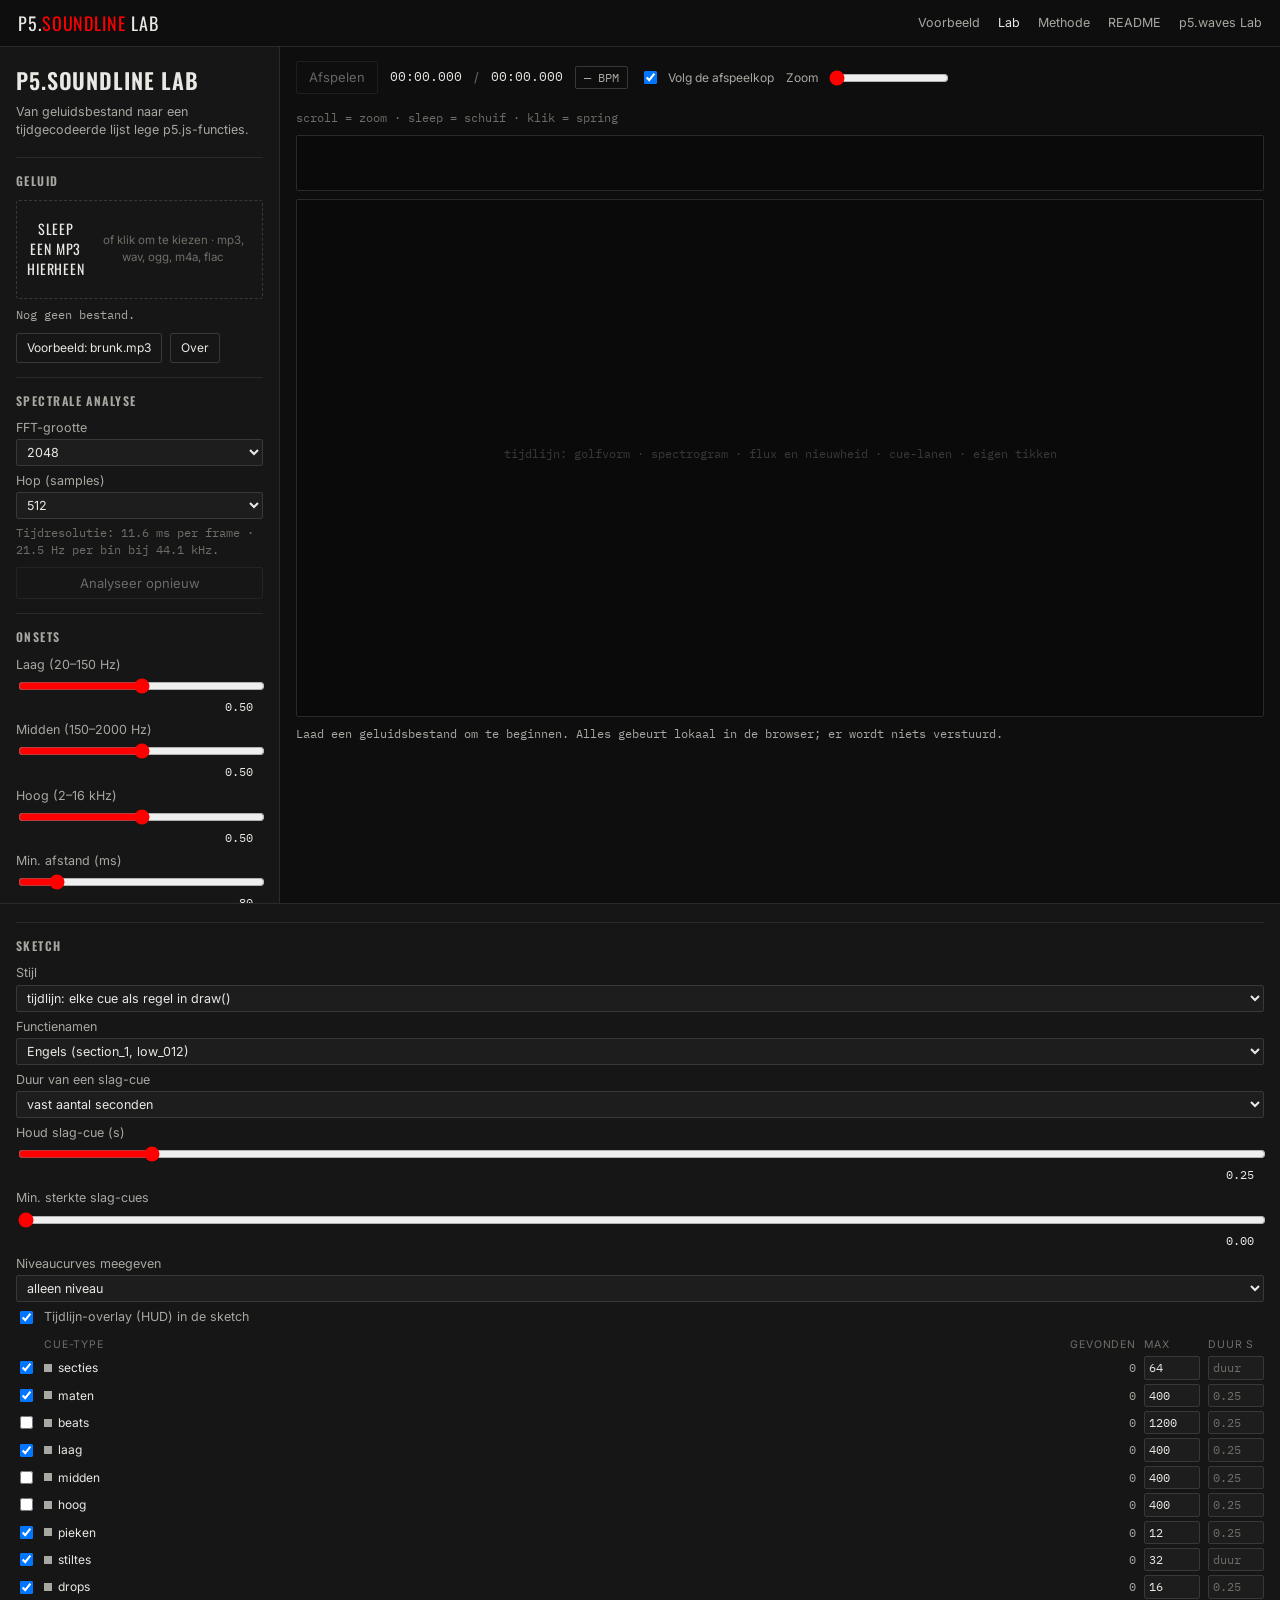
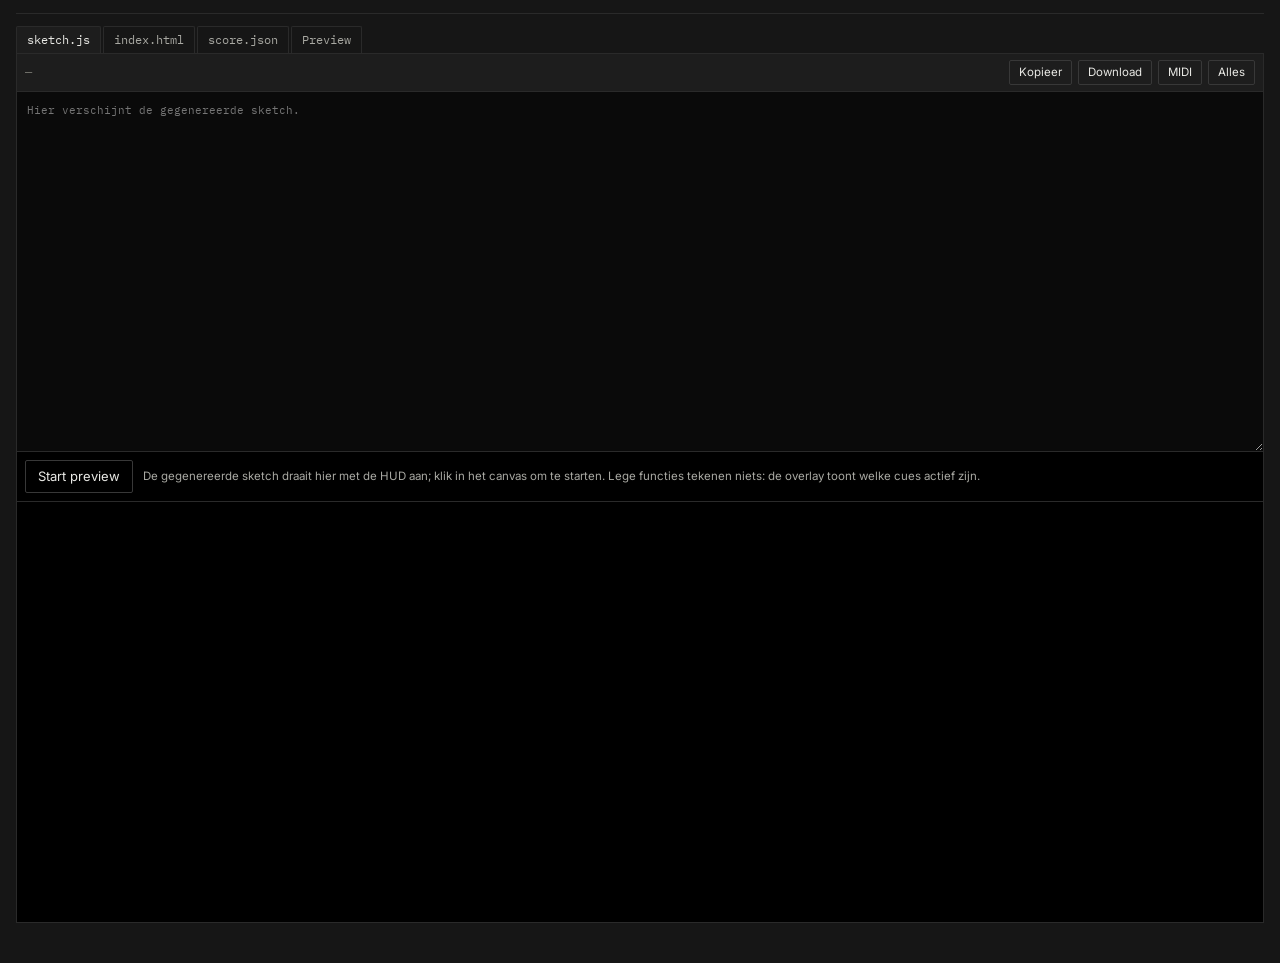
==== commit cf8f5f58: "Eenvoudig voorbeeld: hoogstens tien visuele momenten, één keuze - analyse: visualMoments rangschikt " ====
--- a/index.html
+++ b/index.html
@@ -8,12 +8,13 @@
   <link rel="preconnect" href="https://fonts.googleapis.com" />
   <link rel="preconnect" href="https://fonts.gstatic.com" crossorigin />
   <link href="https://fonts.googleapis.com/css2?family=Oswald:wght@400;500;600;700&family=Inter:wght@400;500&family=IBM+Plex+Mono:wght@400;500&display=swap" rel="stylesheet" />
-  <link rel="stylesheet" href="style.css?v=3" />
+  <link rel="stylesheet" href="style.css?v=4" />
 </head>
 <body>
   <nav id="navbar" aria-label="Projectlinks">
     <div class="nav-logo"><a href="./">p5.<span>soundline</span> Lab</a></div>
     <ul class="nav-links">
+      <li><a href="voorbeeld.html">Voorbeeld</a></li>
       <li><a href="./" class="active">Lab</a></li>
       <li><a href="METHODE.md" target="_blank" rel="noopener">Methode</a></li>
       <li><a href="README.md" target="_blank" rel="noopener">README</a></li>
@@ -188,9 +189,9 @@
     </div>
   </div>
 
-  <script src="soundline-analysis.js?v=3"></script>
-  <script src="soundline-taps.js?v=1"></script>
-  <script src="soundline-codegen.js?v=3"></script>
-  <script src="app.js?v=5"></script>
+  <script src="soundline-analysis.js?v=4"></script>
+  <script src="soundline-taps.js?v=2"></script>
+  <script src="soundline-codegen.js?v=6"></script>
+  <script src="app.js?v=6"></script>
 </body>
 </html>
--- a/style.css
+++ b/style.css
@@ -100,6 +100,15 @@
 .tap-lane input[type=text] { background: var(--panel-2); border: 1px solid var(--line-2); padding: 3px 6px; font-family: var(--mono); font-size: 12px; min-width: 0; }
 .tap-lane .count { font-family: var(--mono); font-size: 12px; color: var(--ink-2); }
 .tap-lane button { padding: 2px 8px; font-size: 11.5px; }
+.tap-lane button.key { padding: 0; border: none; cursor: pointer; }
+.tap-lane.active button.key { outline: 2px solid #fff; outline-offset: 1px; }
+.tap-detail { border-left: 2px solid var(--red); margin: 2px 0 8px 10px; padding: 6px 0 2px 10px; display: flex; flex-direction: column; gap: 6px; font-size: 12px; color: var(--ink-2); }
+.tap-detail-row { display: flex; flex-wrap: wrap; align-items: center; gap: 6px; }
+.tap-detail-row input[type=number] { width: 64px; padding: 2px 4px; }
+.tap-detail-row button { padding: 2px 8px; font-size: 11.5px; }
+.take-list { display: flex; flex-direction: column; gap: 2px; margin: 6px 0; }
+.take { display: flex; align-items: center; gap: 8px; font-family: var(--mono); font-size: 11.5px; color: var(--ink); }
+.take button { padding: 0 6px; line-height: 16px; font-size: 12px; }
 .include-grid .lane-name.own i { background: var(--red); }
 #tap-calib-result { margin: 0; align-self: center; }
 .tap-selected { border-left: 2px solid var(--red); padding-left: 8px; font-family: var(--sans); color: var(--ink-2); line-height: 1.5; }
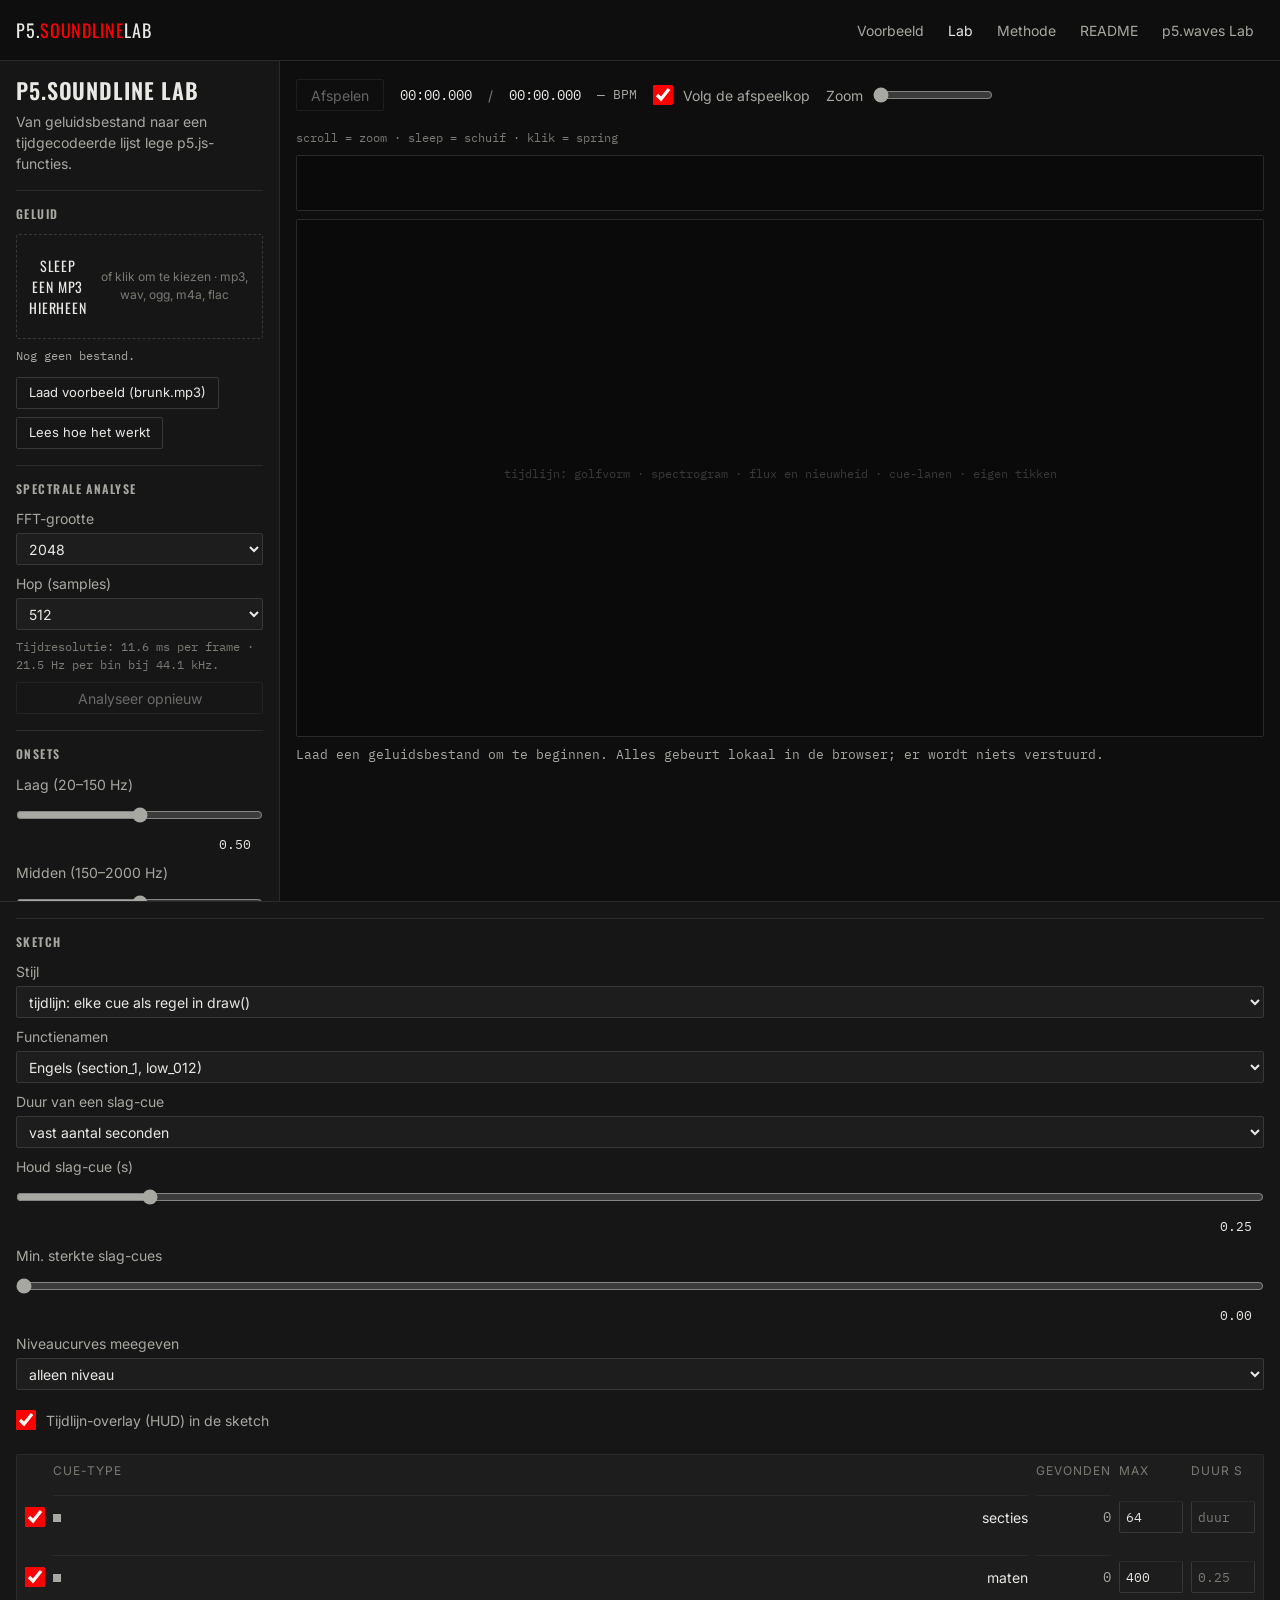
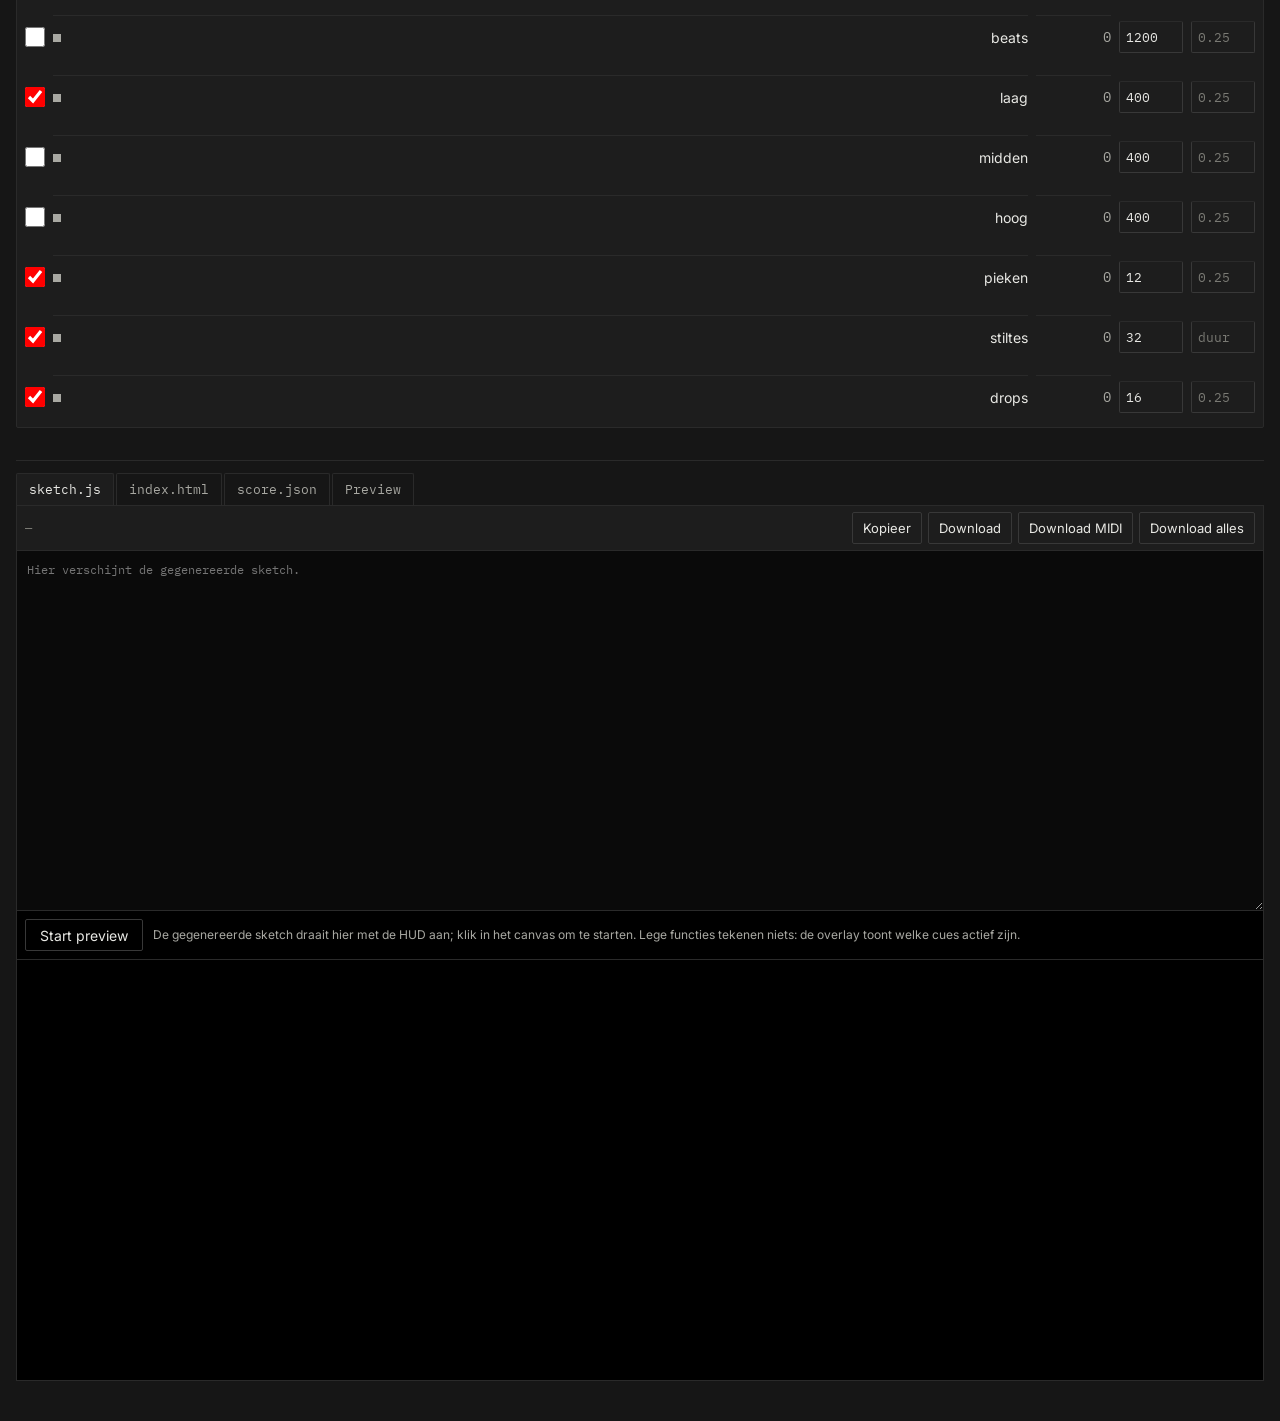
==== commit 1296db4f: "UX-audit: raakvlakken, typografie, native dialog en progress, werkwoord-labels - 44 px raakvlakken o" ====
--- a/index.html
+++ b/index.html
@@ -7,8 +7,8 @@
   <meta name="description" content="Laad een geluidsbestand, laat het lab de muziek ontleden met FFT (onsets, tempo, secties, pieken, stiltes) en krijg een p5.js-sketch met lege functies op de juiste tijdstippen in draw()." />
   <link rel="preconnect" href="https://fonts.googleapis.com" />
   <link rel="preconnect" href="https://fonts.gstatic.com" crossorigin />
-  <link href="https://fonts.googleapis.com/css2?family=Oswald:wght@400;500;600;700&family=Inter:wght@400;500&family=IBM+Plex+Mono:wght@400;500&display=swap" rel="stylesheet" />
-  <link rel="stylesheet" href="style.css?v=4" />
+  <link href="https://fonts.googleapis.com/css2?family=Oswald:wght@400;500;600&family=Inter:wght@400;500&family=IBM+Plex+Mono:wght@400;500&display=swap" rel="stylesheet" />
+  <link rel="stylesheet" href="style.css?v=7" />
 </head>
 <body>
   <nav id="navbar" aria-label="Projectlinks">
@@ -36,10 +36,10 @@
         </label>
         <div class="file-meta" id="file-meta">Nog geen bestand.</div>
         <div class="scene-actions">
-          <button id="load-example" type="button" class="badge-button" title="Laadt brunk.mp3 uit deze map">Voorbeeld: brunk.mp3</button>
-          <button id="open-about" type="button" class="badge-button">Over</button>
+          <button id="load-example" type="button" class="badge-button">Laad voorbeeld (brunk.mp3)</button>
+          <button id="open-about" type="button" class="badge-button">Lees hoe het werkt</button>
         </div>
-        <div class="progress" id="progress" hidden><div class="progress-bar" id="progress-bar"></div><span id="progress-text">decoderen…</span></div>
+        <div class="progress-row" id="progress" hidden><progress id="progress-bar" max="1" aria-labelledby="progress-text"></progress><span id="progress-text" class="hint" role="status" aria-live="polite">decoderen…</span></div>
       </section>
 
       <section class="control-group">
@@ -97,11 +97,11 @@
         <label><span class="label-text">Snap-tolerantie (ms)</span><input id="tap-snap-tol" type="range" min="10" max="200" step="5" value="60" /><span class="value" data-for="tap-snap-tol">60</span></label>
         <div id="tap-lanes" class="tap-lanes"></div>
         <div class="hint tap-selected" id="tap-selected" hidden></div>
-        <div class="scene-actions"><button id="tap-undo" type="button" class="badge-button">Laatste tik weg</button><button id="tap-clear" type="button" class="badge-button">Alles wissen</button></div>
+        <div class="scene-actions"><button id="tap-undo" type="button" class="badge-button">Maak laatste tik ongedaan</button><button id="tap-clear" type="button" class="badge-button">Wis alle tikken</button></div>
       </section>
 
       <section class="control-group">
-        <button id="reset-settings" type="button" class="wide" title="Alle schuiven en keuzes terug naar de standaardwaarden; eigen tikken blijven staan">Standaardwaarden</button>
+        <button id="reset-settings" type="button" class="wide">Herstel standaardwaarden</button>
         <div class="hint">Instellingen en eigen tikken worden in deze browser bewaard (localStorage), per bestand.</div>
       </section>
     </aside>
@@ -113,7 +113,7 @@
         <span class="time" id="time">00:00.000</span>
         <span class="sep">/</span>
         <span class="time" id="duration">00:00.000</span>
-        <span class="badge" id="bpm-badge">— BPM</span>
+        <span class="badge" id="bpm-badge" aria-live="polite">— BPM</span>
         <label class="inline"><input id="follow" type="checkbox" checked /><span>Volg de afspeelkop</span></label>
         <label class="inline"><span>Zoom</span><input id="zoom" type="range" min="0" max="6" step="0.01" value="0" /></label>
         <span class="hint" id="view-hint">scroll = zoom · sleep = schuif · klik = spring</span>
@@ -157,8 +157,8 @@
           <div class="editor-actions">
             <button id="copy-output" type="button">Kopieer</button>
             <button id="download-output" type="button">Download</button>
-            <button id="download-midi" type="button" title="Alle gekozen cues als MIDI-noten (slagwerk op kanaal 10, secties en eigen lanes op kanaal 1)">MIDI</button>
-            <button id="download-all" type="button" title="sketch.js, index.html, score.json en MIDI">Alles</button>
+            <button id="download-midi" type="button">Download MIDI</button>
+            <button id="download-all" type="button">Download alles</button>
           </div>
         </div>
         <textarea id="output" class="output" readonly spellcheck="false" wrap="off" placeholder="Hier verschijnt de gegenereerde sketch."></textarea>
@@ -170,10 +170,8 @@
     </aside>
   </div>
 
-  <div class="modal" id="about-modal" hidden>
-    <div class="modal-backdrop" data-close></div>
-    <div class="modal-card" role="dialog" aria-modal="true" aria-labelledby="about-title">
-      <div class="modal-header"><h2 id="about-title">Over dit lab</h2><button class="modal-close" type="button" data-close aria-label="Sluiten">×</button></div>
+  <dialog class="about" id="about-modal" closedby="any" aria-labelledby="about-title">
+      <div class="modal-header"><h2 id="about-title">Hoe dit lab werkt</h2><form method="dialog"><button class="modal-close" type="submit" aria-label="Sluit" autofocus>×</button></form></div>
       <div class="modal-body">
         <p>Het lab decodeert het bestand met de Web Audio API, mengt het naar mono en rekent een korte-tijd-Fourier-transformatie (STFT) uit over het hele nummer: één FFT per hop, met een Hann-venster. Dat is één keer rekenwerk; alle detectoren werken daarna op die frames en reageren meteen op de schuiven.</p>
         <ul>
@@ -186,12 +184,11 @@
         </ul>
         <p>De gegenereerde sketch bevat lege functies in tijdsvolgorde en roept ze vanuit <code>draw()</code> aan op de klok van het geluidsbestand. Zie <a href="METHODE.md" target="_blank" rel="noopener">METHODE.md</a> voor formules, keuzes en beperkingen.</p>
       </div>
-    </div>
-  </div>
+  </dialog>
 
   <script src="soundline-analysis.js?v=4"></script>
   <script src="soundline-taps.js?v=2"></script>
   <script src="soundline-codegen.js?v=6"></script>
-  <script src="app.js?v=6"></script>
+  <script src="app.js?v=7"></script>
 </body>
 </html>
--- a/style.css
+++ b/style.css
@@ -1,128 +1,149 @@
-/* p5.soundline Lab — donker, monochroom, één rood. Oswald voor koppen, Inter voor UI, Plex Mono voor waarden en code. */
+/* p5.soundline — donker, monochroom, één rood. Oswald voor koppen, Inter voor UI, Plex Mono voor waarden en code.
+   Typografie: body 14px, secundair 13px, meta 12px; nooit kleiner. Gewichten: 400, 500 en 600 (Oswald-koppen). */
 :root {
   --bg: #0e0e0e; --panel: #161616; --panel-2: #1d1d1d; --line: #2a2a2a; --line-2: #383838;
-  --ink: #e8e8e4; --ink-2: #a8a8a2; --ink-3: #6e6e68; --red: #ff0000; --red-soft: #ff3b3b;
+  --ink: #e8e8e4; --ink-2: #a8a8a2; --ink-3: #7a7a74; --red: #ff0000; --red-soft: #ff3b3b;
   --mono: 'IBM Plex Mono', Consolas, monospace; --sans: 'Inter', 'Helvetica Neue', sans-serif; --head: 'Oswald', 'Big Shoulders Text', sans-serif;
+  --tap: 44px;           /* raakvlak op aanraakschermen */
+  --control: 44px;       /* hoogte van knoppen en velden; op een fijne aanwijzer kleiner, zie onder */
 }
+@media (pointer: fine) { :root { --control: 32px; } }
 * { box-sizing: border-box; }
-html, body { margin: 0; background: var(--bg); color: var(--ink); font: 13px/1.45 var(--sans); }
+html, body { margin: 0; background: var(--bg); color: var(--ink); font: 14px/1.5 var(--sans); }
 a { color: var(--ink); } a:hover { color: var(--red-soft); }
-button, select, input, textarea { font: inherit; color: inherit; }
-button { background: transparent; border: 1px solid var(--line-2); color: var(--ink); padding: 6px 12px; cursor: pointer; border-radius: 2px; }
+button, select, input, textarea, progress { font: inherit; color: inherit; }
+:focus-visible { outline: 2px solid var(--red-soft); outline-offset: 2px; }
+button { background: transparent; border: 1px solid var(--line-2); color: var(--ink); padding: 4px 14px; min-height: var(--control); cursor: pointer; border-radius: 2px; }
 button:hover:not(:disabled) { border-color: var(--red); color: #fff; }
 button:disabled { opacity: .4; cursor: default; }
 button.wide { width: 100%; margin-top: 8px; }
-select, input[type=number] { background: var(--panel-2); border: 1px solid var(--line-2); padding: 4px 6px; border-radius: 2px; max-width: 100%; }
-input[type=number] { width: 64px; font-family: var(--mono); font-size: 12px; }
-input[type=range] { width: 100%; accent-color: var(--red); }
-h1, h2, h3 { font-family: var(--head); font-weight: 600; text-transform: uppercase; letter-spacing: .04em; margin: 0; }
-h1 { font-size: 22px; } h1 + .lede { color: var(--ink-2); margin: 6px 0 0; font-size: 12.5px; }
-h2 { font-size: 12px; color: var(--ink-2); letter-spacing: .12em; margin-bottom: 10px; }
+select, input[type=number], input[type=text] { background: var(--panel-2); border: 1px solid var(--line-2); padding: 4px 8px; min-height: var(--control); border-radius: 2px; max-width: 100%; }
+input[type=number] { width: 72px; font-family: var(--mono); font-size: 13px; }
+input[type=range] { width: 100%; accent-color: var(--ink-2); block-size: var(--control); margin: 0; }   /* grijs: rood blijft voor afspeelkop, tikken en de primaire actie */
+input[type=checkbox] { width: 20px; height: 20px; accent-color: var(--red); margin: 0; }
+h1, h2, h3 { font-family: var(--head); font-weight: 600; text-transform: uppercase; letter-spacing: .04em; margin: 0; line-height: 1.2; }
+h1 { font-size: 22px; } h1 + .lede { color: var(--ink-2); margin: 8px 0 0; font-size: 14px; max-width: 72ch; }
+h2 { font-size: 12px; color: var(--ink-2); letter-spacing: .12em; margin-bottom: 12px; }
 
-/* Navigatie */
-#navbar { display: flex; align-items: center; justify-content: space-between; padding: 10px 18px; border-bottom: 1px solid var(--line); }
-.nav-logo a { font-family: var(--head); font-size: 18px; text-decoration: none; text-transform: uppercase; letter-spacing: .05em; }
+/* Navigatie: op smal wikkelen de links; dezelfde bestemmingen blijven bereikbaar */
+#navbar { display: flex; align-items: center; justify-content: space-between; flex-wrap: wrap; gap: 4px 16px; padding: 8px 16px; border-bottom: 1px solid var(--line); }
+.nav-logo a { display: inline-flex; align-items: center; min-height: var(--tap); font-family: var(--head); font-size: 18px; text-decoration: none; text-transform: uppercase; letter-spacing: .05em; }
 .nav-logo span { color: var(--red); }
-.nav-links { list-style: none; display: flex; gap: 18px; margin: 0; padding: 0; }
-.nav-links a { text-decoration: none; color: var(--ink-2); font-size: 12.5px; } .nav-links a.active, .nav-links a:hover { color: var(--ink); }
+.nav-links { list-style: none; display: flex; flex-wrap: wrap; gap: 0 4px; margin: 0; padding: 0; }
+.nav-links a { display: inline-flex; align-items: center; min-height: var(--tap); padding: 0 10px; text-decoration: none; color: var(--ink-2); font-size: 14px; }
+.nav-links a.active, .nav-links a:hover { color: var(--ink); }
 
 /* Raster */
-.page-shell { display: grid; grid-template-columns: 300px minmax(0, 1fr) 440px; gap: 0; min-height: calc(100vh - 44px); }
-.control-panel { background: var(--panel); padding: 18px 16px 40px; overflow-y: auto; max-height: calc(100vh - 44px); }
+.page-shell { display: grid; grid-template-columns: 300px minmax(0, 1fr) 440px; gap: 0; min-height: calc(100vh - 60px); }
+.control-panel { background: var(--panel); padding: 16px 16px 40px; overflow-y: auto; max-height: calc(100vh - 60px); }
 .control-panel-left { border-right: 1px solid var(--line); }
 .control-panel-right { border-left: 1px solid var(--line); display: flex; flex-direction: column; }
-.panel-title { margin-bottom: 18px; }
-.control-group { padding: 14px 0; border-top: 1px solid var(--line); }
-.control-group label { display: grid; grid-template-columns: 1fr auto; align-items: center; gap: 2px 10px; margin: 6px 0; font-size: 12.5px; }
+.panel-title { margin-bottom: 16px; }
+.control-group { padding: 16px 0; border-top: 1px solid var(--line); }
+.control-group label { display: grid; grid-template-columns: 1fr auto; align-items: center; gap: 4px 12px; margin: 8px 0; font-size: 14px; }
 .control-group label input[type=range] { grid-column: 1 / -1; }
 .control-group label select, .control-group label .pair { grid-column: 1 / -1; }
 .label-text { color: var(--ink-2); }
-.value { font-family: var(--mono); font-size: 12px; color: var(--ink); min-width: 36px; text-align: right; }
-label.inline { display: flex; align-items: center; gap: 8px; }
-.pair { display: flex; align-items: center; gap: 6px; font-family: var(--mono); }
-.hint { color: var(--ink-3); font-size: 11.5px; font-family: var(--mono); margin-top: 4px; }
-.scene-actions { display: flex; gap: 8px; margin: 10px 0 0; flex-wrap: wrap; }
-.badge-button { font-size: 12px; padding: 5px 10px; }
+.value { font-family: var(--mono); font-size: 13px; color: var(--ink); min-width: 40px; text-align: right; }
+label.inline { display: flex; align-items: center; gap: 10px; min-height: var(--tap); }
+.pair { display: flex; align-items: center; gap: 8px; font-family: var(--mono); }
+.hint { color: var(--ink-3); font-size: 12px; font-family: var(--mono); margin-top: 4px; line-height: 1.5; }
+.scene-actions { display: flex; gap: 8px; margin: 12px 0 0; flex-wrap: wrap; align-items: center; }
+.badge-button { font-size: 13px; padding: 4px 12px; }
 
 /* Dropzone */
-.dropzone { display: flex; flex-direction: column; align-items: center; justify-content: center; gap: 4px; border: 1px dashed var(--line-2); padding: 18px 10px; border-radius: 3px; cursor: pointer; text-align: center; transition: border-color .15s, background .15s; }
-.dropzone:hover, .dropzone.over { border-color: var(--red); background: #1a1414; }
+.dropzone { display: flex; flex-direction: column; align-items: center; justify-content: center; gap: 4px; border: 1px dashed var(--line-2); padding: 20px 12px; border-radius: 3px; cursor: pointer; text-align: center; min-height: var(--tap); }
+.dropzone:hover, .dropzone.over, .dropzone:focus-within { border-color: var(--red); background: #1a1414; }
 .dropzone input { position: absolute; opacity: 0; width: 1px; height: 1px; }
 .drop-title { font-family: var(--head); text-transform: uppercase; letter-spacing: .06em; font-size: 14px; }
-.drop-sub { color: var(--ink-3); font-size: 11.5px; }
-.file-meta { font-family: var(--mono); font-size: 11.5px; color: var(--ink-2); margin-top: 8px; word-break: break-all; }
-.progress { margin-top: 10px; position: relative; height: 18px; background: var(--panel-2); border-radius: 2px; overflow: hidden; }
-.progress-bar { position: absolute; inset: 0 auto 0 0; width: 0; background: var(--red); opacity: .8; transition: width .1s; }
-.progress span { position: relative; font-family: var(--mono); font-size: 11px; line-height: 18px; padding-left: 8px; }
+.drop-sub { color: var(--ink-3); font-size: 12px; }
+.file-meta { font-family: var(--mono); font-size: 12px; color: var(--ink-2); margin-top: 8px; word-break: break-all; }
+
+/* Voortgang: native <progress>, bepaald tijdens de FFT, onbepaald tijdens het decoderen */
+.progress-row { display: flex; align-items: center; gap: 10px; margin-top: 12px; }
+.progress-row[hidden] { display: none; }
+progress { appearance: none; border: 0 solid; overflow: clip; inline-size: 100%; block-size: 6px; border-radius: 3px; background: var(--panel-2); container-type: inline-size;
+  --progress-bar-indeterminate-size: 30%; --progress-bar-indeterminate-animation-duration: 1.5s;
+  @media (prefers-reduced-motion: reduce) { --progress-bar-indeterminate-animation-duration: 10s; } }
+progress::-webkit-progress-bar { background: transparent; }
+progress::-webkit-progress-value { background: var(--red); border-radius: 3px; animation: var(--progress-bar-animation, revert-rule); }
+progress::-moz-progress-bar { background: var(--red); border-radius: 3px; animation: var(--progress-bar-animation, revert-rule); }
+progress:indeterminate { --progress-bar-animation: progress-bar-indeterminate var(--progress-bar-indeterminate-animation-duration) infinite linear; }
+@keyframes progress-bar-indeterminate { from, to { inline-size: var(--progress-bar-indeterminate-size); margin-right: auto; } from { translate: -100%; } to { translate: 100cqi; } }
+.progress-row .hint { margin: 0; white-space: nowrap; }
 
 /* Midden */
-.stage { display: flex; flex-direction: column; padding: 14px 16px; gap: 8px; min-width: 0; }
-.transport { display: flex; align-items: center; gap: 12px; flex-wrap: wrap; }
-.transport .time { font-family: var(--mono); font-size: 13px; }
+.stage { display: flex; flex-direction: column; padding: 12px 16px; gap: 8px; min-width: 0; }
+.transport { display: flex; align-items: center; gap: 8px 16px; flex-wrap: wrap; }
+.transport .time { font-family: var(--mono); font-size: 14px; }
 .transport .sep { color: var(--ink-3); }
-.transport .badge { font-family: var(--mono); font-size: 12px; border: 1px solid var(--line-2); padding: 2px 8px; border-radius: 2px; color: var(--ink-2); }
-.transport label.inline { font-size: 12px; color: var(--ink-2); }
+.transport .badge { font-family: var(--mono); font-size: 13px; color: var(--ink-2); }
+.transport label.inline { font-size: 14px; color: var(--ink-2); }
 .transport input[type=range] { width: 120px; }
 #overview, #timeline { width: 100%; display: block; background: #0a0a0a; border: 1px solid var(--line); border-radius: 2px; cursor: crosshair; }
 #overview { height: 56px; }
 #timeline { height: 520px; }
-.tooltip { position: fixed; pointer-events: none; background: #000; border: 1px solid var(--line-2); padding: 6px 8px; font-family: var(--mono); font-size: 11px; color: var(--ink); z-index: 10; white-space: pre; max-width: 320px; }
-.stats { font-family: var(--mono); font-size: 11.5px; color: var(--ink-2); white-space: pre-wrap; line-height: 1.6; }
+.tooltip { position: fixed; pointer-events: none; background: #000; border: 1px solid var(--line-2); padding: 6px 8px; font-family: var(--mono); font-size: 12px; color: var(--ink); z-index: 10; white-space: pre; max-width: 360px; }
+.stats { font-family: var(--mono); font-size: 13px; color: var(--ink-2); white-space: pre-wrap; line-height: 1.6; }
 .stats b { color: var(--ink); font-weight: 500; }
 
-/* Rechts: generator */
-.include-grid { display: grid; grid-template-columns: auto 1fr auto auto auto; gap: 4px 8px; align-items: center; margin-top: 10px; font-size: 12px; }
-.include-grid .head { color: var(--ink-3); font-size: 10.5px; text-transform: uppercase; letter-spacing: .08em; }
-.include-grid .count { font-family: var(--mono); color: var(--ink-2); text-align: right; }
-.include-grid input[type=number] { width: 56px; padding: 2px 4px; }
+/* Rechts: generator. Het cue-raster is een tabel: omkaderd, met haarlijnen per rij. */
+.include-grid { display: grid; grid-template-columns: auto minmax(0, 1fr) auto auto auto; gap: 0 8px; align-items: center; margin-top: 12px; font-size: 14px; border: 1px solid var(--line); border-radius: 2px; padding: 0 8px; background: var(--panel-2); }
+.include-grid > * { min-height: var(--tap); display: flex; align-items: center; }
+.include-grid > :nth-child(n+6) { border-top: 1px solid var(--line); }
+.include-grid .head { color: var(--ink-3); font-size: 12px; text-transform: uppercase; letter-spacing: .08em; min-height: 32px; }
+.include-grid .count { font-family: var(--mono); color: var(--ink-2); justify-content: flex-end; }
+.include-grid input[type=number] { width: 64px; padding: 2px 6px; min-height: var(--control); }
 .include-grid input[type=number]::placeholder { color: var(--ink-3); }
-.include-grid .lane-name { display: flex; align-items: center; gap: 6px; }
-.include-grid .lane-name i { display: inline-block; width: 8px; height: 8px; background: var(--ink-2); }
-.editor-section { display: flex; flex-direction: column; flex: 1; min-height: 420px; border-top: 1px solid var(--line); padding-top: 12px; }
-.output-tabs { display: flex; gap: 2px; }
-.output-tab { border: 1px solid var(--line); border-bottom: none; border-radius: 2px 2px 0 0; padding: 5px 10px; font-family: var(--mono); font-size: 11.5px; color: var(--ink-2); }
+.include-grid .lane-name { gap: 8px; cursor: pointer; }
+.include-grid .lane-name i { display: inline-block; width: 8px; height: 8px; background: var(--ink-2); flex: none; }
+.include-grid .lane-name.own i { background: var(--red); }
+.editor-section { display: flex; flex-direction: column; flex: 1; min-height: 420px; border-top: 1px solid var(--line); padding-top: 12px; margin-top: 16px; }
+.output-tabs { display: flex; gap: 2px; flex-wrap: wrap; }
+.output-tab { border: 1px solid var(--line); border-bottom: none; border-radius: 2px 2px 0 0; padding: 4px 12px; font-family: var(--mono); font-size: 13px; color: var(--ink-2); min-height: var(--control); }
 .output-tab.active { background: var(--panel-2); color: var(--ink); }
-.editor-bar { display: flex; justify-content: space-between; align-items: center; gap: 8px; background: var(--panel-2); border: 1px solid var(--line); padding: 6px 8px; }
+.editor-bar { display: flex; justify-content: space-between; align-items: center; gap: 8px; flex-wrap: wrap; background: var(--panel-2); border: 1px solid var(--line); padding: 6px 8px; }
 .editor-bar .hint { margin: 0; }
-.editor-actions { display: flex; gap: 6px; } .editor-actions button { padding: 3px 9px; font-size: 11.5px; }
-.output { flex: 1; width: 100%; min-height: 360px; background: #0a0a0a; border: 1px solid var(--line); border-top: none; color: var(--ink); font-family: var(--mono); font-size: 11px; line-height: 1.5; padding: 10px; resize: vertical; tab-size: 2; }
+.editor-actions { display: flex; gap: 6px; flex-wrap: wrap; } .editor-actions button { padding: 4px 10px; font-size: 13px; }
+.output { flex: 1; width: 100%; min-height: 360px; background: #0a0a0a; border: 1px solid var(--line); border-top: none; color: var(--ink); font-family: var(--mono); font-size: 12px; line-height: 1.5; padding: 10px; resize: vertical; tab-size: 2; }
 .preview-pane { flex: 1; display: flex; flex-direction: column; border: 1px solid var(--line); border-top: none; background: #000; }
-.preview-bar { display: flex; gap: 10px; align-items: center; padding: 8px; border-bottom: 1px solid var(--line); }
+.preview-bar { display: flex; gap: 10px; align-items: center; padding: 8px; border-bottom: 1px solid var(--line); flex-wrap: wrap; }
 .preview-bar .hint { margin: 0; font-family: var(--sans); color: var(--ink-2); }
 #preview-frame { flex: 1; width: 100%; min-height: 420px; border: 0; background: #000; }
 
 /* Tikken */
-.tap-help { font-family: var(--sans); color: var(--ink-2); line-height: 1.5; margin: 0 0 8px; }
+.tap-help { font-family: var(--sans); color: var(--ink-2); line-height: 1.5; margin: 0 0 8px; font-size: 13px; }
 .tap-help b { color: var(--ink); font-weight: 500; }
-.tap-lanes { display: flex; flex-direction: column; gap: 4px; margin: 8px 0; }
-.tap-lane { display: grid; grid-template-columns: 26px 1fr auto auto; gap: 8px; align-items: center; }
-.tap-lane .key { display: inline-block; width: 24px; height: 22px; line-height: 22px; text-align: center; font-family: var(--mono); font-size: 12px; background: var(--red); color: #fff; border-radius: 2px; text-transform: uppercase; }
-.tap-lane input[type=text] { background: var(--panel-2); border: 1px solid var(--line-2); padding: 3px 6px; font-family: var(--mono); font-size: 12px; min-width: 0; }
+.tap-lanes { display: flex; flex-direction: column; margin: 12px 0; border: 1px solid var(--line); border-radius: 2px; background: var(--panel-2); }
+.tap-lanes .hint { padding: 10px 12px; margin: 0; }
+.tap-lane { display: grid; grid-template-columns: var(--control) minmax(0, 1fr) auto auto; gap: 8px; align-items: center; padding: 4px 8px; min-height: var(--tap); }
+.tap-lane + .tap-lane, .tap-lane + .tap-detail, .tap-detail + .tap-lane { border-top: 1px solid var(--line); }
+.tap-lane button.key { width: var(--control); height: var(--control); min-height: var(--control); padding: 0; border: none; font-family: var(--mono); font-size: 13px; background: var(--red); color: #fff; border-radius: 2px; text-transform: uppercase; }
+.tap-lane.active button.key { outline: 2px solid #fff; outline-offset: 1px; }
+.tap-lane input[type=text] { padding: 2px 8px; font-family: var(--mono); font-size: 13px; min-width: 0; min-height: var(--control); }
 .tap-lane .count { font-family: var(--mono); font-size: 12px; color: var(--ink-2); }
-.tap-lane button { padding: 2px 8px; font-size: 11.5px; }
-.tap-lane button.key { padding: 0; border: none; cursor: pointer; }
-.tap-lane.active button.key { outline: 2px solid #fff; outline-offset: 1px; }
-.tap-detail { border-left: 2px solid var(--red); margin: 2px 0 8px 10px; padding: 6px 0 2px 10px; display: flex; flex-direction: column; gap: 6px; font-size: 12px; color: var(--ink-2); }
-.tap-detail-row { display: flex; flex-wrap: wrap; align-items: center; gap: 6px; }
-.tap-detail-row input[type=number] { width: 64px; padding: 2px 4px; }
-.tap-detail-row button { padding: 2px 8px; font-size: 11.5px; }
-.take-list { display: flex; flex-direction: column; gap: 2px; margin: 6px 0; }
-.take { display: flex; align-items: center; gap: 8px; font-family: var(--mono); font-size: 11.5px; color: var(--ink); }
-.take button { padding: 0 6px; line-height: 16px; font-size: 12px; }
-.include-grid .lane-name.own i { background: var(--red); }
+.tap-lane button { padding: 2px 10px; font-size: 13px; min-height: var(--control); }
+.tap-detail { border-left: 2px solid var(--red); margin: 0 8px 8px 16px; padding: 8px 0 4px 12px; display: flex; flex-direction: column; gap: 8px; font-size: 13px; color: var(--ink-2); }
+.tap-detail-row { display: flex; flex-wrap: wrap; align-items: center; gap: 8px; }
+.tap-detail-row input[type=number] { width: 72px; padding: 2px 6px; min-height: var(--control); }
+.tap-detail-row button { padding: 2px 10px; font-size: 13px; min-height: var(--control); }
+.tap-selected { border-left: 2px solid var(--red); padding-left: 10px; font-family: var(--sans); color: var(--ink-2); line-height: 1.5; font-size: 13px; }
+.take-list { display: flex; flex-direction: column; gap: 4px; margin: 8px 0; }
+.take { display: flex; align-items: center; gap: 8px; font-family: var(--mono); font-size: 12px; color: var(--ink); }
+.take button { width: var(--control); min-height: var(--control); padding: 0; line-height: 1; font-size: 14px; }
 #tap-calib-result { margin: 0; align-self: center; }
-.tap-selected { border-left: 2px solid var(--red); padding-left: 8px; font-family: var(--sans); color: var(--ink-2); line-height: 1.5; }
 
-/* Modal */
-.modal { position: fixed; inset: 0; z-index: 20; display: flex; align-items: center; justify-content: center; }
-.modal[hidden] { display: none; }
-.modal-backdrop { position: absolute; inset: 0; background: rgba(0,0,0,.7); }
-.modal-card { position: relative; background: var(--panel); border: 1px solid var(--line-2); width: min(680px, 92vw); max-height: 86vh; overflow: auto; padding: 20px 24px; }
-.modal-header { display: flex; justify-content: space-between; align-items: center; margin-bottom: 10px; }
+/* Dialoog: native <dialog>, modaal; de browser regelt focus, Escape en terugkeer van focus */
+dialog.about { background: var(--panel); color: var(--ink); border: 1px solid var(--line-2); border-radius: 2px; width: min(680px, 92vw); max-height: 86vh; padding: 20px 24px; margin: auto; }
+dialog.about:modal { overscroll-behavior: contain; }
+dialog.about::backdrop { background: rgba(0, 0, 0, .7); overflow: hidden; overscroll-behavior: contain; }
+.modal-header { display: flex; justify-content: space-between; align-items: center; gap: 12px; margin-bottom: 12px; }
 .modal-header h2 { font-size: 18px; color: var(--ink); }
-.modal-close { border: none; font-size: 22px; line-height: 1; padding: 0 6px; }
-.modal-body p, .modal-body li { font-size: 13.5px; line-height: 1.6; }
+.modal-header form { margin: 0; }
+.modal-close { border: none; font-size: 22px; line-height: 1; width: var(--tap); min-height: var(--tap); padding: 0; }
+.modal-body p, .modal-body li { font-size: 14px; line-height: 1.6; }
+.modal-body { max-width: 72ch; }
 .modal-body code { font-family: var(--mono); background: var(--panel-2); padding: 1px 4px; }
 
 @media (max-width: 1280px) { .page-shell { grid-template-columns: 280px minmax(0, 1fr); } .control-panel-right { grid-column: 1 / -1; border-left: none; border-top: 1px solid var(--line); max-height: none; } }
-@media (max-width: 860px) { .page-shell { grid-template-columns: 1fr; } .control-panel { max-height: none; } .control-panel-left { border-right: none; border-bottom: 1px solid var(--line); } }
+@media (max-width: 860px) { .page-shell { grid-template-columns: 1fr; } .control-panel { max-height: none; } .control-panel-left { border-right: none; border-bottom: 1px solid var(--line); } #timeline { height: 420px; } }
